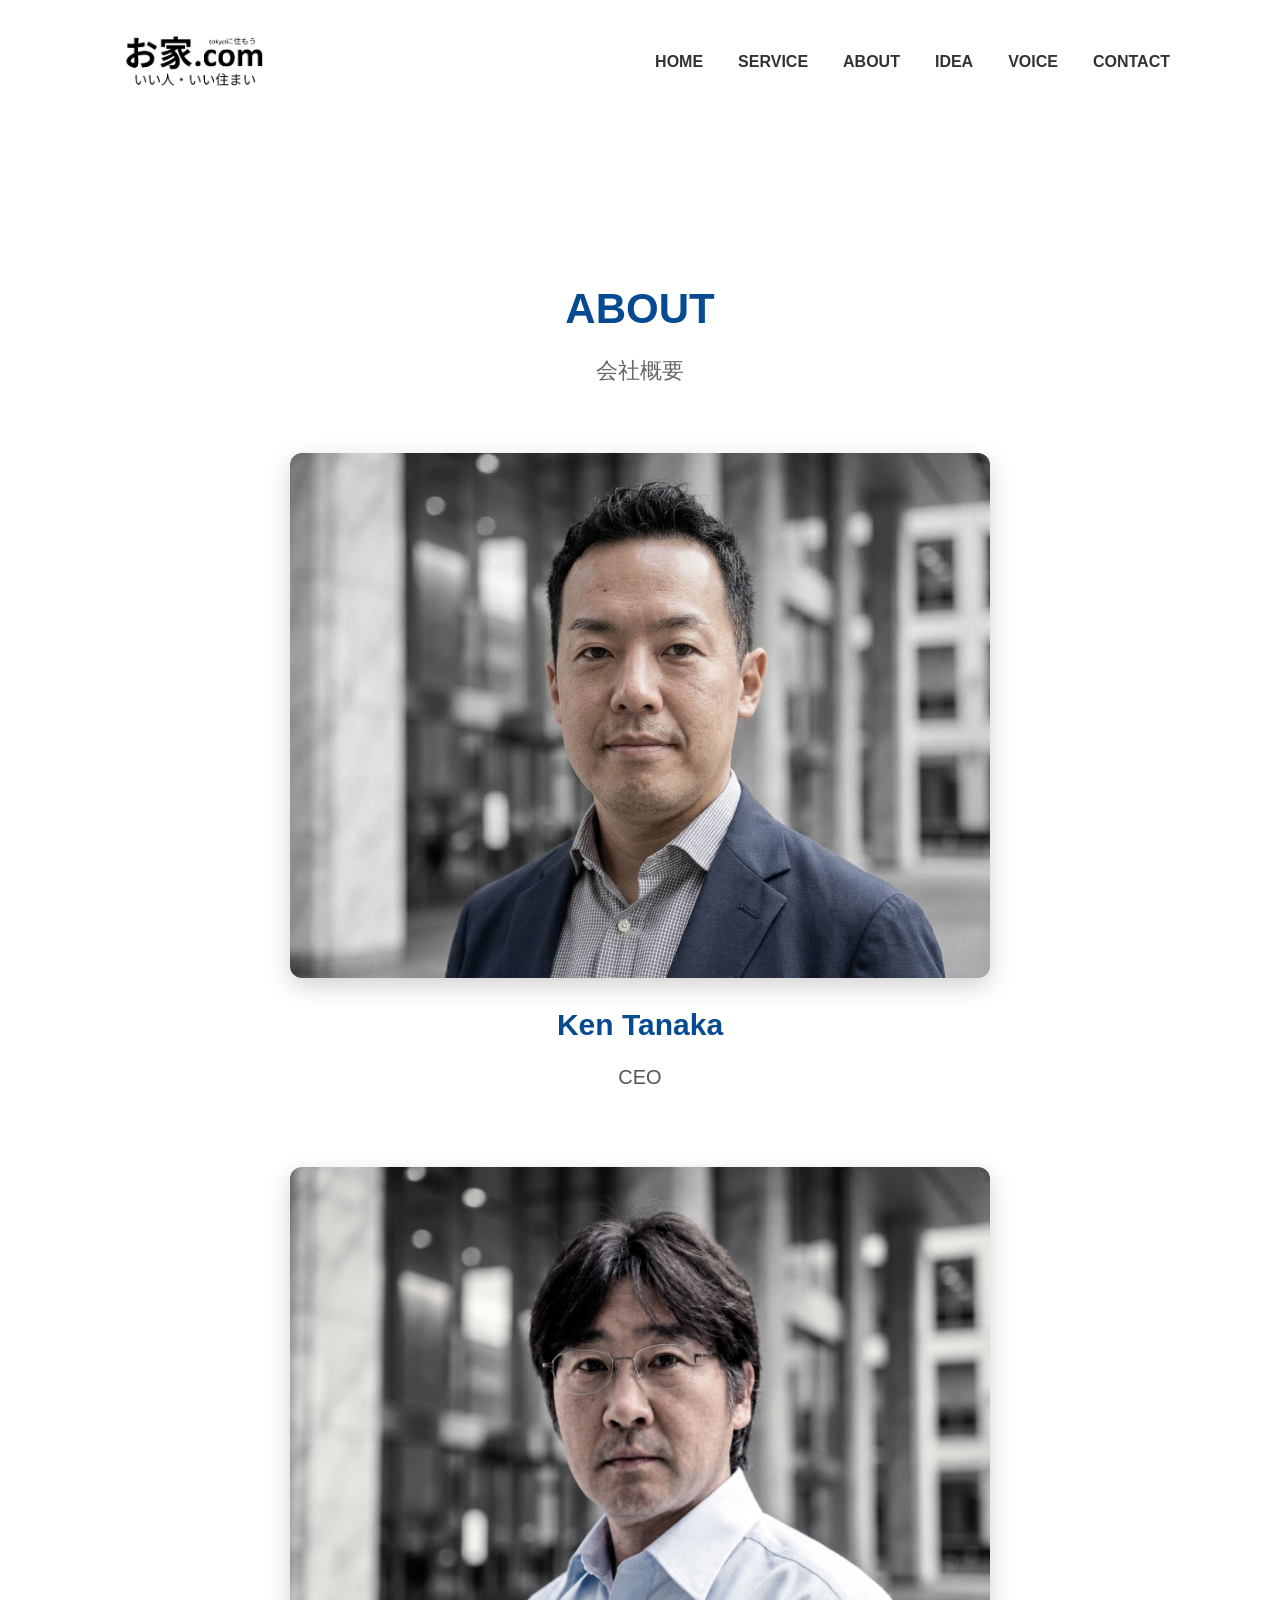
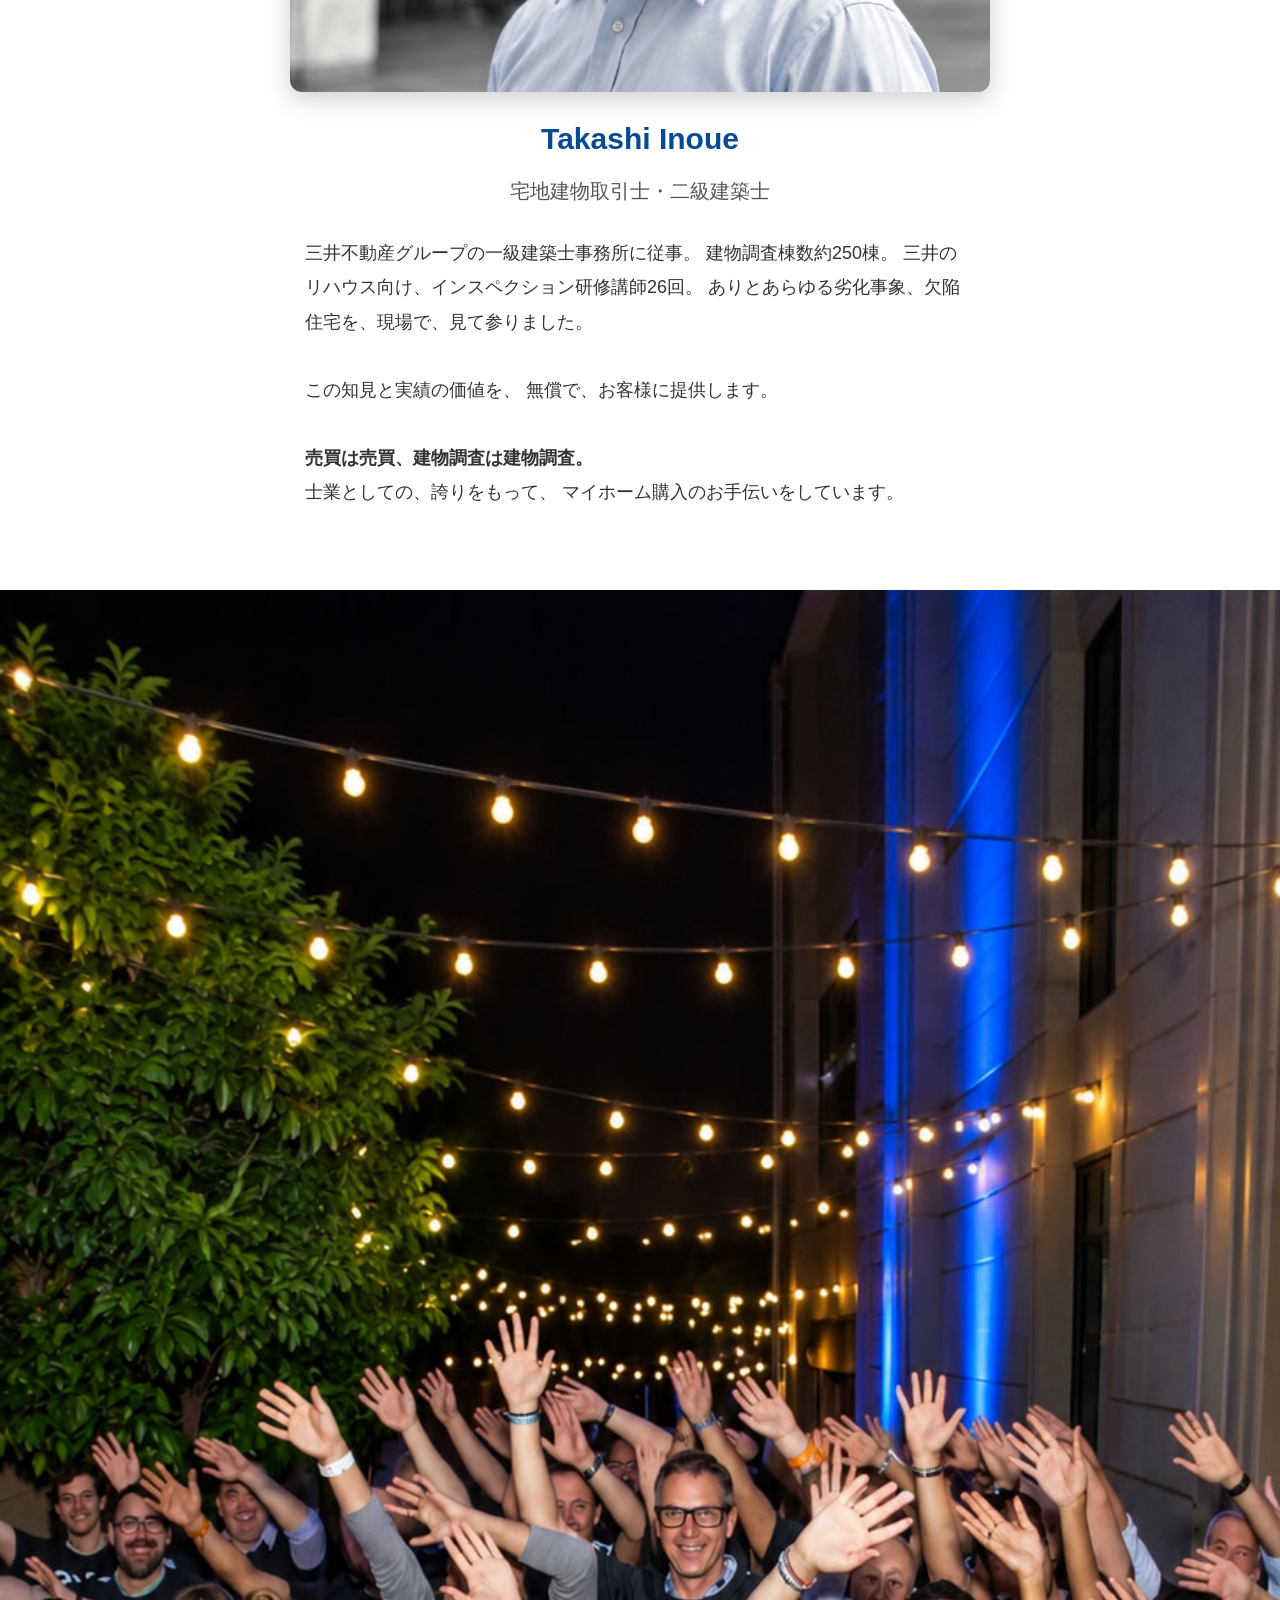
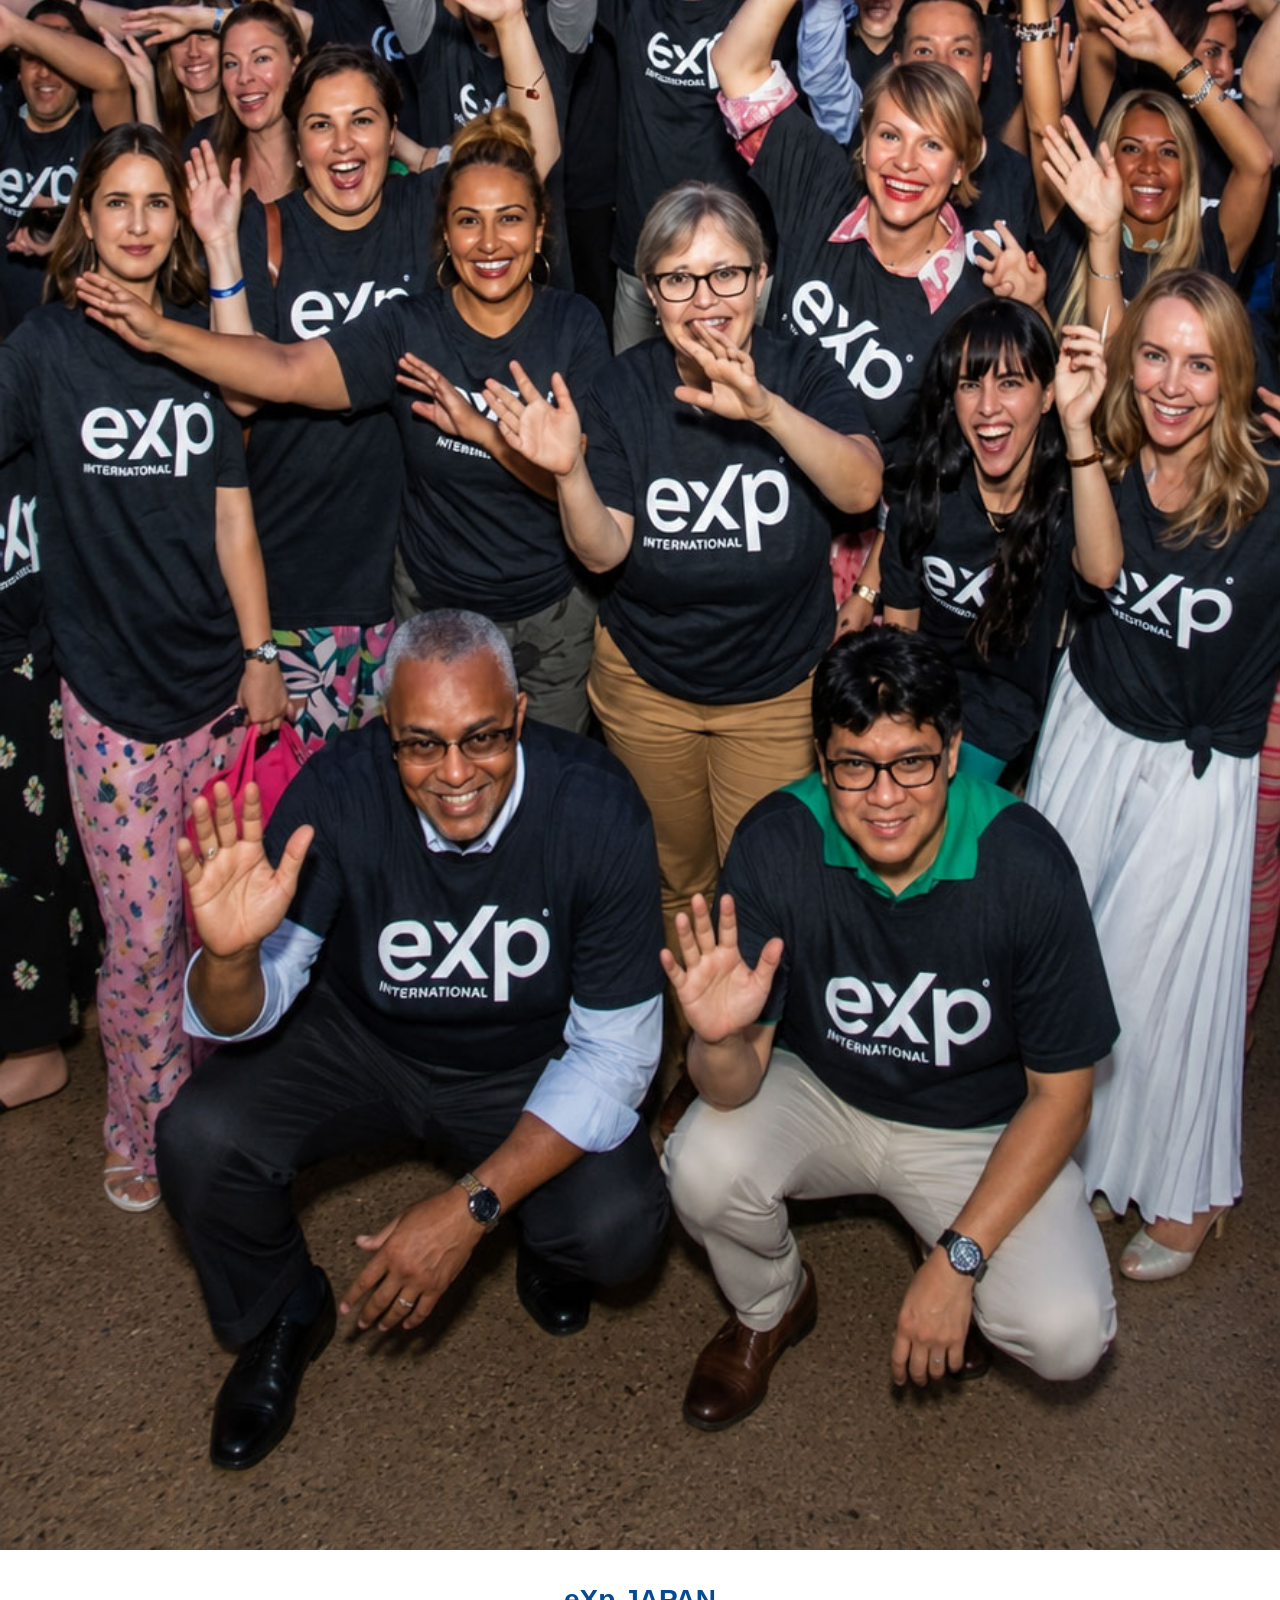
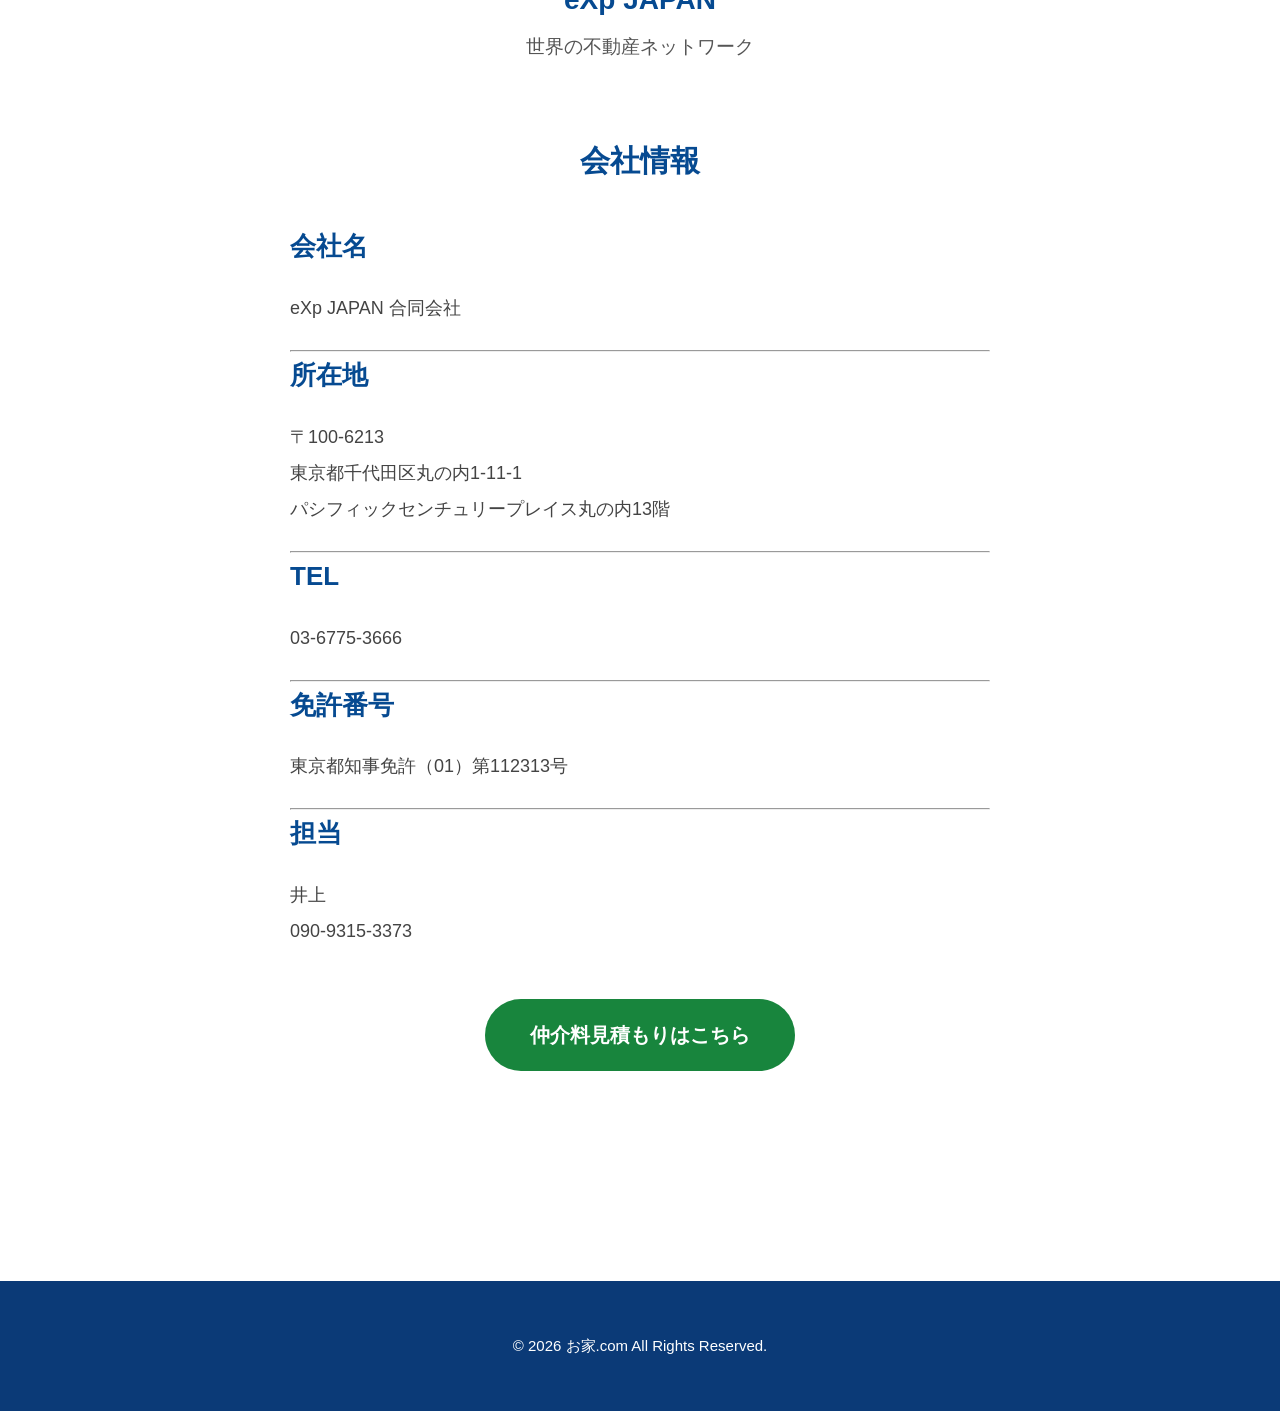
==== company.html @ 0ecac2e4 "Update company.html" ====
<!DOCTYPE html>

<html lang="ja">

<head>

    <meta charset="UTF-8">

    <meta name="viewport" content="width=device-width, initial-scale=1.0">

    <title>会社概要｜お家.com</title>
    
  <link rel="stylesheet" href="style.css">
  <link rel="stylesheet" href="service.css">
  
<!-- Google tag (gtag.js) -->
<script async src="https://www.googletagmanager.com/gtag/js?id=AW-984110072"></script>
<script>
  window.dataLayer = window.dataLayer || [];
  function gtag(){dataLayer.push(arguments);}
  gtag('js', new Date());

  gtag('config', 'AW-984110072');
</script>





<!-- Event snippet for お問い合わせボタン conversion-->
<script>
  window.addEventListener("DOMContentLoaded", function () {
    document.querySelectorAll('[href*="/forms.gle/"]').forEach(function (link) {
      link.addEventListener("click", function () {
        gtag("event", "conversion", {
          send_to: "AW-984110072/GGG0CJ3yg-scEPinodUD",
        });
      });
    });
  });
</script>

</head>

<body>
<!-- ========================================= -->
<!-- HEADER -->
<!-- ========================================= -->

<header>

    <a href="index.html">
        <img src="logo.jpg"
             alt="お家.com"
             class="logo">
    </a>

    <div class="menu-toggle">
        ☰
    </div>

    <nav class="menu">

        <a href="index.html">HOME</a>
        <a href="service.html">SERVICE</a>
        <a href="company.html">ABOUT</a>
        <a href="idea.html">IDEA</a>
        <a href="voice.html">VOICE</a>
        <a href="https://forms.gle/HyXmBgncGQmBEbbC8">CONTACT</a>

    </nav>

</header>

    <!-- ========================================= -->
<!-- COMPANY -->
<!-- ========================================= -->
<section class="about">

    <!-- タイトル -->
    <div style="padding-top:80px; text-align:center;">

        <h1 style="
            margin:0 0 15px;
            font-size:42px;
            line-height:1.2;
            color:#064a91;
        ">
            ABOUT
        </h1>

        <p style="
            margin:0;
            font-size:22px;
            color:#666;
        ">
            会社概要
        </p>

    </div>


    <!-- Ken Tanaka -->
    <div style="
        width:92%;
        max-width:700px;
        margin:60px auto 0;
        text-align:center;
    ">

        <img src="tana1.jpg"
             alt="Ken Tanaka CEO"
             style="
                width:100%;
                height:auto;
                display:block;
                border-radius:12px;
                box-shadow:0 8px 25px rgba(0,0,0,0.18);
             ">

        <h2 style="
            margin:20px 0 5px;
            font-size:30px;
            color:#064a91;
        ">
            Ken Tanaka
        </h2>

        <p style="
            margin:0;
            font-size:20px;
            color:#555;
        ">
            CEO
        </p>

    </div>


    <!-- Hiroki Yoshida -->
    <div style="
        width:92%;
        max-width:700px;
        margin:70px auto 0;
        text-align:center;
    ">

        <img src="papa2026.jpg"
             alt="Hiroki Yoshida"
             style="
                width:100%;
                height:auto;
                display:block;
                border-radius:12px;
                box-shadow:0 8px 25px rgba(0,0,0,0.18);
             ">

        <h2 style="
            margin:20px 0 5px;
            font-size:30px;
            color:#064a91;
        ">
            Takashi Inoue
        </h2>

        <p style="
            margin:0 0 25px;
            font-size:20px;
            color:#555;
        ">
            宅地建物取引士・二級建築士
        </p>

        <div style="
            text-align:left;
            margin:0 15px;
            font-size:18px;
            line-height:1.9;
        ">

            三井不動産グループの一級建築士事務所に従事。
            建物調査棟数約250棟。
            三井のリハウス向け、インスペクション研修講師26回。
            ありとあらゆる劣化事象、欠陥住宅を、現場で、見て参りました。

            <br><br>

            この知見と実績の価値を、
            無償で、お客様に提供します。

            <br><br>

            <strong>
                売買は売買、建物調査は建物調査。
            </strong>

            <br>

            士業としての、誇りをもって、
            マイホーム購入のお手伝いをしています。

        </div>

    </div>


    <!-- eXp 集合写真 -->
    <div style="
        width:100%;
        margin:80px auto 0;
        text-align:center;
    ">

        <img src="xps.jpg"
             alt="eXp JAPAN"
             style="
                width:100%;
                height:auto;
                display:block;
             ">

        <h2 style="
            margin:25px 15px 5px;
            font-size:28px;
            color:#064a91;
        ">
            eXp JAPAN
        </h2>

        <p style="
            margin:0 15px;
            font-size:19px;
            line-height:1.8;
            color:#555;
        ">
            世界の不動産ネットワーク
        </p>

    </div>


    <!-- 会社情報 -->
    <div style="
        width:90%;
        max-width:700px;
        margin:70px auto 0;
    ">

        <h2 style="
            text-align:center;
            font-size:30px;
            color:#064a91;
            margin-bottom:35px;
        ">
            会社情報
        </h2>


        <h3 style="color:#064a91;">会社名</h3>
        <p>eXp JAPAN 合同会社</p>

        <hr>


        <h3 style="color:#064a91;">所在地</h3>

        <p>
            〒100-6213<br>
            東京都千代田区丸の内1-11-1<br>
            パシフィックセンチュリープレイス丸の内13階
        </p>

        <hr>


        <h3 style="color:#064a91;">TEL</h3>

        <p>03-6775-3666</p>

        <hr>


        <h3 style="color:#064a91;">免許番号</h3>

        <p>東京都知事免許（01）第112313号</p>

        <hr>


        <h3 style="color:#064a91;">担当</h3>

        <p>
            井上<br>
            090-9315-3373
        </p>

    </div>


    <!-- CTA -->
    <a href="https://forms.gle/HyXmBgncGQmBEbbC8"
       class="btn"
       style="
           display:block;
           width:fit-content;
           margin:50px auto;
           text-align:center;
       ">

        仲介料見積もりはこちら

    </a>

</section>


<footer>

    <p>© 2026 お家.com All Rights Reserved.</p>

</footer>

    
 

<script>

const toggle = document.querySelector(".menu-toggle");
const menu = document.querySelector(".menu");

toggle.addEventListener("click", () => {
    menu.classList.toggle("active");
});

</script>

</body>
---- style.css ----
/*==================================================
  お家.com
  style.css
==================================================*/

/*==================================================
  RESET & BASE
==================================================*/

* {
    margin: 0;
    padding: 0;
    box-sizing: border-box;
}

body {
    font-family: "Yu Gothic", "Meiryo", sans-serif;
    font-size: 18px;
    color: #333;
    background: #fff;
    line-height: 1.8;
}

.container {
    width: 90%;
    max-width: 1100px;
    margin: 0 auto;
}

img {
    display: block;
    max-width: 100%;
    height: auto;
}

.responsive-img {
    width: 100%;
    max-width: 1100px;
    margin: 20px auto;
    border-radius: 18px;
    box-shadow: 0 10px 25px rgba(0,0,0,.15);
}

a {
    text-decoration: none;
    color: inherit;
}

/*==================================================
  HEADER
==================================================*/

header {
    max-width: 1100px;
    margin: 20px auto;
    padding: 10px 20px;
    display: flex;
    justify-content: space-between;
    align-items: center;
}

.logo {
    width: 170px;
}

.menu {
    display: flex;
    gap: 35px;
}

.menu a {
    color: #333;
    font-size: 16px;
    font-weight: bold;
    transition: .3s;
}

.menu a:hover {
    color: #0b3a77;
}

.menu-toggle {
    display: none;
    font-size: 34px;
    cursor: pointer;
}

/*==================================================
  BUTTON & TYPOGRAPHY
==================================================*/

.btn {
    display: inline-block;
    padding: 18px 45px;
    border-radius: 50px;
    background: #18853d;
    color: #fff;
    font-weight: bold;
    font-size: 20px;
    transition: .3s;
}

.btn:hover {
    background: #11662d;
}

h1 {
    font-size: 48px;
    font-weight: 700;
    margin-bottom: 20px;
    line-height: 1.3;
}

h2 {
    font-size: 34px;
    color: #0b3a77;
    margin-bottom: 25px;
}

h3 {
    font-size: 26px;
    margin-bottom: 20px;
}

p {
    font-size: 18px;
    line-height: 2;
    color: #444;
    margin-bottom: 24px;
}

/*==================================================
  HERO（PC表示：左右横並び）
==================================================*/

.hero {
    max-width: 1200px;
    margin: 0 auto;
    padding: 40px 20px;
    display: flex;
    align-items: center;
    justify-content: space-between;
    gap: 60px;
}

.hero-text {
    flex: 1;
}

.hero-image {
    flex: 1;
}

.hero-image img {
    width: 100%;
    border-radius: 20px;
    box-shadow: 0 15px 35px rgba(0,0,0,.15);
}

.hero-note {
    margin-top: 20px;
    font-size: 15px;
    color: #555;
}

/*==================================================
  INSPECTION & CHECK LIST
==================================================*/

.inspection {
    width: 100%;
    text-align: center;
}

.inspection-check {
    padding: 80px 20px;
}

.inspection-check .container {
    max-width: 900px;
}

.inspection-check h2 {
    font-size: 22px;
    color: #0b3a77;
    text-align: center;
}

.inspection-check h3 {
    font-size: 36px;
    text-align: center;
    margin-bottom: 35px;
}




.inspection-photo {
    display: block;
    width: 100%;
    max-width: 700px; /* お好みの最大幅に設定してください */
    height: auto;
    margin: 0 auto 30px; /* 上下中央揃え ＋ 下に少し余白 */
    border-radius: 8px;  /* 必要に応じて角丸など（不要なら削除可） */
    transition: transform 0.3s ease;
}

.inspection-photo:hover {
    transform: scale(1.03);
}
















.inspection-photo:hover {
    transform: scale(1.03);
}

.check-list {
    list-style: none;
    width: fit-content;
    margin: 40px auto;
    padding: 0;
    text-align: left;
}

.check-list li {
    margin: 15px 0;
    font-size: 20px;
    font-weight: bold;
    color: #0b3a77;
}

.danger-list {
    list-style: none;
    width: fit-content;
    margin: 40px auto;
    padding: 0;
    text-align: left;
}

.danger-list li {
    margin: 15px 0;
    font-size: 20px;
}

.measurement-box {
    max-width: 450px;
    margin: 50px auto;
    padding: 40px 20px;
    background: #0b2d63;
    border-radius: 20px;
    box-shadow: 0 12px 30px rgba(0,0,0,.25);
    text-align: center;
}

.measurement-title {
    color: #fff;
    font-size: 24px;
    margin-bottom: 20px;
}

.measurement-label {
    color: #fff;
    font-size: 34px;
    font-weight: bold;
}

.measurement-number {
    color: #ffd700;
    font-size: 82px;
    font-weight: 900;
    line-height: 1.1;
    margin: 20px 0;
}

.measurement-number span {
    color: #fff;
    font-size: 40px;
}

.note {
    font-size: 15px;
    color: #666;
}

/*==================================================
  SERVICE
==================================================*/

.service {
    padding: 80px 0;
    text-align: center;
}

.service .container {
    width: 90%;
    max-width: 900px;
    margin: 0 auto;
}

.service h1 {
    font-size: 48px;
    color: #003b82;
    margin-bottom: 10px;
}

.service .sub-title {
    color: #777;
    font-size: 20px;
    margin-bottom: 60px;
}

.service h2 {
    font-size: 34px;
    color: #003b82;
    margin: 70px 0 25px;
}

.service-photo {
    display: block;
    width: 100%;
    max-width: 700px;
    margin: 30px auto;
    border-radius: 12px;
    box-shadow: 0 10px 25px rgba(0,0,0,.15);
}

.service-list {
    list-style: none;
    width: fit-content;
    margin: 0 auto 60px;
    padding: 0;
    text-align: left;
}

.service-list li {
    font-size: 18px;
    line-height: 2;
    color: #333;
}

.arrow {
    font-size: 20px;
    line-height: 1.8;
    color: #444;
    margin-bottom: 30px;
}

/*==================================================
  COMPANY & IDEA & FOOTER
==================================================*/

.company {
    max-width: 760px;
    margin: 80px auto;
    padding: 0 20px;
}

.company-table {
    max-width: 700px;
    margin: 60px auto;
}

.company-table .item {
    border-bottom: 1px solid #e5e5e5;
    padding: 18px 0;
}

.company-table h3 {
    font-size: 16px;
    color: #777;
    font-weight: 600;
    margin-bottom: 8px;
}

.company-table p {
    font-size: 18px;
    line-height: 1.6;
    color: #333;
    margin: 2px 0;
}

.exp-logo {
    width: 180px;
    display: block;
    margin: 50px auto 0;
}

footer {
    background: #0b3a77;
    color: #fff;
    text-align: center;
    padding: 50px 20px;
    margin-top: 80px;
}

footer p {
    color: #fff;
    font-size: 15px;
    margin: 0;
}

/*==================================================
  MOBILE（スマホ表示：縦並び）
==================================================*/

@media (max-width: 768px) {

    header {
        padding: 15px 20px;
    }

    .logo {
        width: 140px;
    }

    .menu-toggle {
        display: block;
    }

    .menu {
        display: none;
        position: absolute;
        top: 75px;
        left: 0;
        width: 100%;
        background: #fff;
        text-align: center;
        padding: 20px 0;
        box-shadow: 0 6px 18px rgba(0,0,0,.15);
        z-index: 1000;
    }

    .menu.active {
        display: block;
    }

    .menu a {
        display: block;
        padding: 15px 0;
    }

    /* HERO（スマホでは縦に並べる） */
    .hero {
        flex-direction: column;
        gap: 30px;
        padding: 20px;
    }

    .hero-text {
        width: 100%;
        max-width: 100%;
    }

    .hero-image {
        width: 100%;
    }

    .hero-image img {
        width: 100%;
        margin: 0 auto;
    }

    h1 { font-size: 30px; }
    h2 { font-size: 28px; }
    h3 { font-size: 22px; }
    p { font-size: 17px; line-height: 1.9; }

    .inspection-check { padding: 50px 20px; }
    .inspection-photo { max-width: 100%; }
    .check-list, .danger-list { width: 100%; }
    .measurement-box { max-width: 100%; }
    .measurement-number { font-size: 60px; }
    .measurement-number span { font-size: 30px; }

    .service { padding: 40px 20px; }
    .service h1 { font-size: 36px; }
    .service h2 { font-size: 28px; }
    .service-photo { max-width: 100%; }

    footer { padding: 35px 20px; }
}


/*==================================================
  MOBILE（スマホ表示）
==================================================*/

@media (max-width: 768px) {

    /* ① HEROセクション全体の上下の余白を詰める */
    .hero {
        flex-direction: column !important;
        padding: 10px 20px !important; /* ← 上下の余白（padding）を 20px から 10px に縮小 */
        gap: 15px !important;          /* ← 画像と文章の間の隙間も少し狭く調整 */
    }

    /* ② 画像エリアの上の余白と下の余白を詰める */
    .hero-image {
        order: 1 !important;
        width: 100% !important;
        margin-top: 0 !important;      /* ← 画像の上の余白をゼロに */
        margin-bottom: 10px !important; /* ← 画像と「いい住まい〜」の間の余白を10pxに */
    }

    /* 画像自体のマージンを消す */
    .hero-image img,
    .responsive-img {
        margin-top: 0 !important;
        margin-bottom: 0 !important;
    }

    /* 文章エリア */
    .hero-text {
        order: 2 !important;
        width: 100% !important;
    }

    /* 「いい住まい選びは〜」の見出しの上の余白・行間調整 */
    h1 {
        font-size: 30px;
        margin-top: 0 !important;      /* ← 見出しの上の余白をゼロに */
        margin-bottom: 15px !important;
    }

    /* 以下、既存の他のスマホ用CSS（headerやmenuなど）はそのまま... */
}


@media (max-width: 768px) {

    /* ① ヘッダー自体の上下余白（特に下の余白）を最小にする */
    header {
        padding: 10px 20px 0 !important; /* 上10px、左右20px、下0 */
        margin-top: 0 !important;
        margin-bottom: 0 !important;     /* ヘッダー下のマージンをゼロに */
    }

    /* ② ヒーローセクション（写真があるブロック）の上の余白をゼロにする */
    .hero {
        padding-top: 0 !important;      /* 上の余白をゼロに */
        padding-bottom: 20px !important;
        margin-top: 0 !important;
        gap: 10px !important;            /* 写真と「いい住まい選びは」の間隔 */
    }

    /* ③ 画像エリア・画像本体の上の余白をゼロにする */
    .hero-image {
        order: 1 !important;
        width: 100% !important;
        margin-top: 0 !important;
        margin-bottom: 10px !important;
    }

    .hero-image img,
    .responsive-img {
        margin-top: 0 !important;       /* 画像の上の余白を完全消去 */
    }

    /* ④ 文章エリア */
    .hero-text {
        order: 2 !important;
        width: 100% !important;
    }

    h1 {
        margin-top: 0 !important;       /* 見出しの上の余白を完全消去 */
    }

/*==================================================
  スマホ表示：トップ余白の完全リセット（最優先設定）
==================================================*/
@media screen and (max-width: 768px) {

    /* ヘッダー周りの余白を完全消去 */
    header {
        margin: 0 auto !important;
        padding-top: 10px !important;
        padding-bottom: 0 !important;
    }

    /* ヒーローエリア全体の上の余白を完全消去 */
    section.hero,
    .hero {
        margin-top: 0 !important;
        padding-top: 0 !important;
        gap: 10px !important;
    }

    /* 画像エリアと画像本体の上下余白（20px等）を強制的に0にする */
    .hero-image,
    .hero-image img,
    img.responsive-img,
    .hero .responsive-img {
        margin-top: 0 !important;
        margin-bottom: 0 !important;
        padding-top: 0 !important;
    }

    /* 画像と文字の間の間隔調整 */
    .hero-image {
        margin-bottom: 10px !important;
    }

    /* 見出し（いい住まい選びは〜）の上の余白を消去 */
    .hero-text h1,
    h1 {
        margin-top: 0 !important;
        padding-top: 0 !important;
    }



/* =========================================
   IDEA PAGE
   ========================================= */

@media (max-width: 768px) {

    /* ヘッダー */
    body.idea-page header {
        padding: 15px 20px;
        margin: 0;
    }

    body.idea-page .logo {
        width: 140px;
        height: auto;
    }

    /* IDEAタイトル */
    body.idea-page > .container:first-of-type {
        width: 100%;
        padding: 45px 20px 25px;
        margin: 0 auto;
        text-align: center;
    }

    body.idea-page > .container:first-of-type h1 {
        margin: 0 0 10px;
        font-size: 42px;
        line-height: 1.1;
        color: #174a7c;
    }

    body.idea-page > .container:first-of-type .sub-title {
        margin: 0;
        font-size: 20px;
        line-height: 1.5;
    }

    /* IDEAの写真 */
    body.idea-page .idea-image {
        width: 100%;
        margin: 25px auto 20px;
        text-align: center;
    }

    body.idea-page .idea-image img {
        display: block;
        width: 100%;
        max-width: 680px;
        height: auto;
        margin: 0 auto;
        border-radius: 10px;
    }

    /* IDEA本文 */
    body.idea-page .idea-text {
        width: 100%;
        max-width: 680px;
        margin: 0 auto;
        padding: 0 20px;
        box-sizing: border-box;
    }

    body.idea-page .idea-text h2 {
        margin: 25px 0 20px;
        font-size: 27px;
        line-height: 1.5;
        color: #174a7c;
    }

    body.idea-page .idea-text p {
        margin: 0 0 22px;
        font-size: 17px;
        line-height: 2;
        color: #333;
    }

    /* 「私たちの願い」 */
    body.idea-page .container {
        width: 100%;
        max-width: 680px;
        padding: 0 20px;
        margin: 50px auto 0;
        box-sizing: border-box;
    }

    body.idea-page .container h2 {
        margin: 30px 0 20px;
        font-size: 28px;
        line-height: 1.5;
        color: #174a7c;
    }

    body.idea-page .container h4 {
        margin: 30px 0 20px;
        font-size: 22px;
        color: #174a7c;
    }

    body.idea-page .container p {
        font-size: 17px;
        line-height: 2;
        margin: 0 0 22px;
    }

    /* プロフィール */
    body.idea-page .profile {
        width: 100%;
        max-width: 680px;
        margin: 45px auto 0;
        padding: 0 20px;
        box-sizing: border-box;
    }

    body.idea-page .profile h2 {
        color: #174a7c;
    }

    /* CTA */
    body.idea-page .btn {
        display: block;
        width: fit-content;
        margin: 35px auto 45px;
        text-align: center;
    }








  
}

  
}
---- service.css ----
/*=================================
  SERVICE
=================================*/

.service{
    padding:80px 0;
}

.service .container{
    width:90%;
    max-width:1100px;
    margin:0 auto;
}

.service h1{
    text-align:center;
    font-size:48px;
    color:#003b82;
    margin-bottom:10px;
}

.service .sub-title{
    text-align:center;
    color:#666;
    margin-bottom:60px;
}

.service-box{
    margin:40px auto;
    text-align:center;
}

.service-box h2{
    color:#003b82;
    font-size:34px;
    margin-bottom:30px;
}

.service-photo{
    display:block;
    width:100%;
    max-width:700px;
    margin:30px auto;
    border-radius:12px;
    box-shadow:0 8px 20px rgba(0,0,0,.15);
}

.arrow{
    text-align:center;
    font-size:20px;
    line-height:1.8;
}

.service-list{
    list-style:none;
    display:inline-block;
    text-align:left;
    padding:0;
}



/*=================================
  ABOUT
=================================*/

.about{
    padding:80px 0;
}

.about .container{
    width:90%;
    max-width:900px;
    margin:0 auto;
    text-align:center;
}

.about h1{
    font-size:48px;
    color:#003b82;
    margin-bottom:10px;
}

.about .sub-title{
    color:#666;
    margin-bottom:60px;
}

.company-table{
    width:100%;
    max-width:800px;
    margin:0 auto;
    text-align:left;
}

.company-table .item{
    padding:25px 0;
    border-bottom:1px solid #ddd;
}

.company-table h3{
    color:#003b82;
    margin-bottom:10px;
}

.company-table p{
    line-height:1.8;
}

.exp-image{
    text-align:center;
    margin-top:60px;
}

.exp-logo{
    max-width:320px;
    width:100%;
}



/*=================================
  SMART PHONE
=================================*/

@media (max-width:768px){

.service{
    margin-top:-120px;
}

.about{
    margin-top:-120px;
}

.service h1,
.about h1{
    font-size:36px;
}

.service-box h2{
    font-size:28px;
}

.arrow{
    font-size:17px;
}

.company-table h3{
    font-size:20px;
}

.company-table p{
    font-size:16px;
}

.exp-logo{
    max-width:220px;
}




.service-box {
    margin: 0px auto;
}

.service > .container > .service-box:first-of-type {
    margin-top: 80px;
}
.service hr {
    margin: 0px 0!important;
}


}
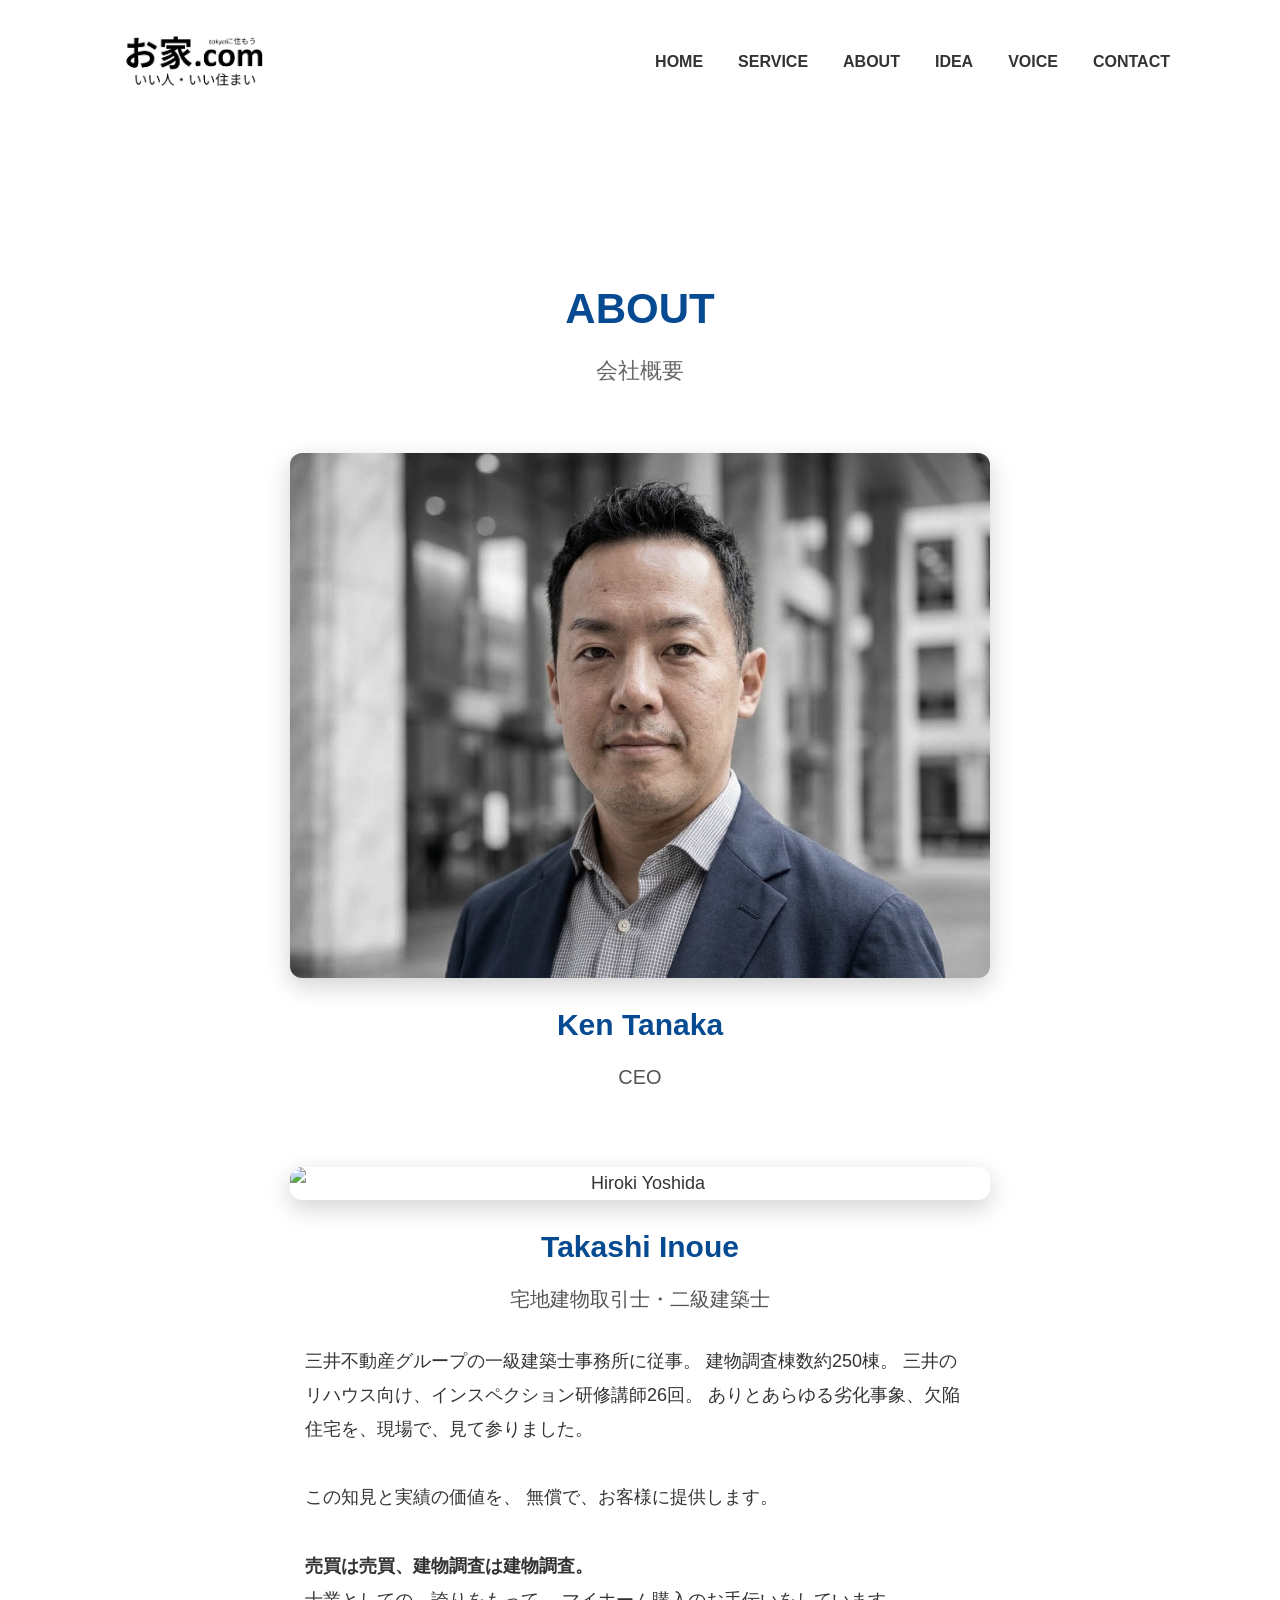
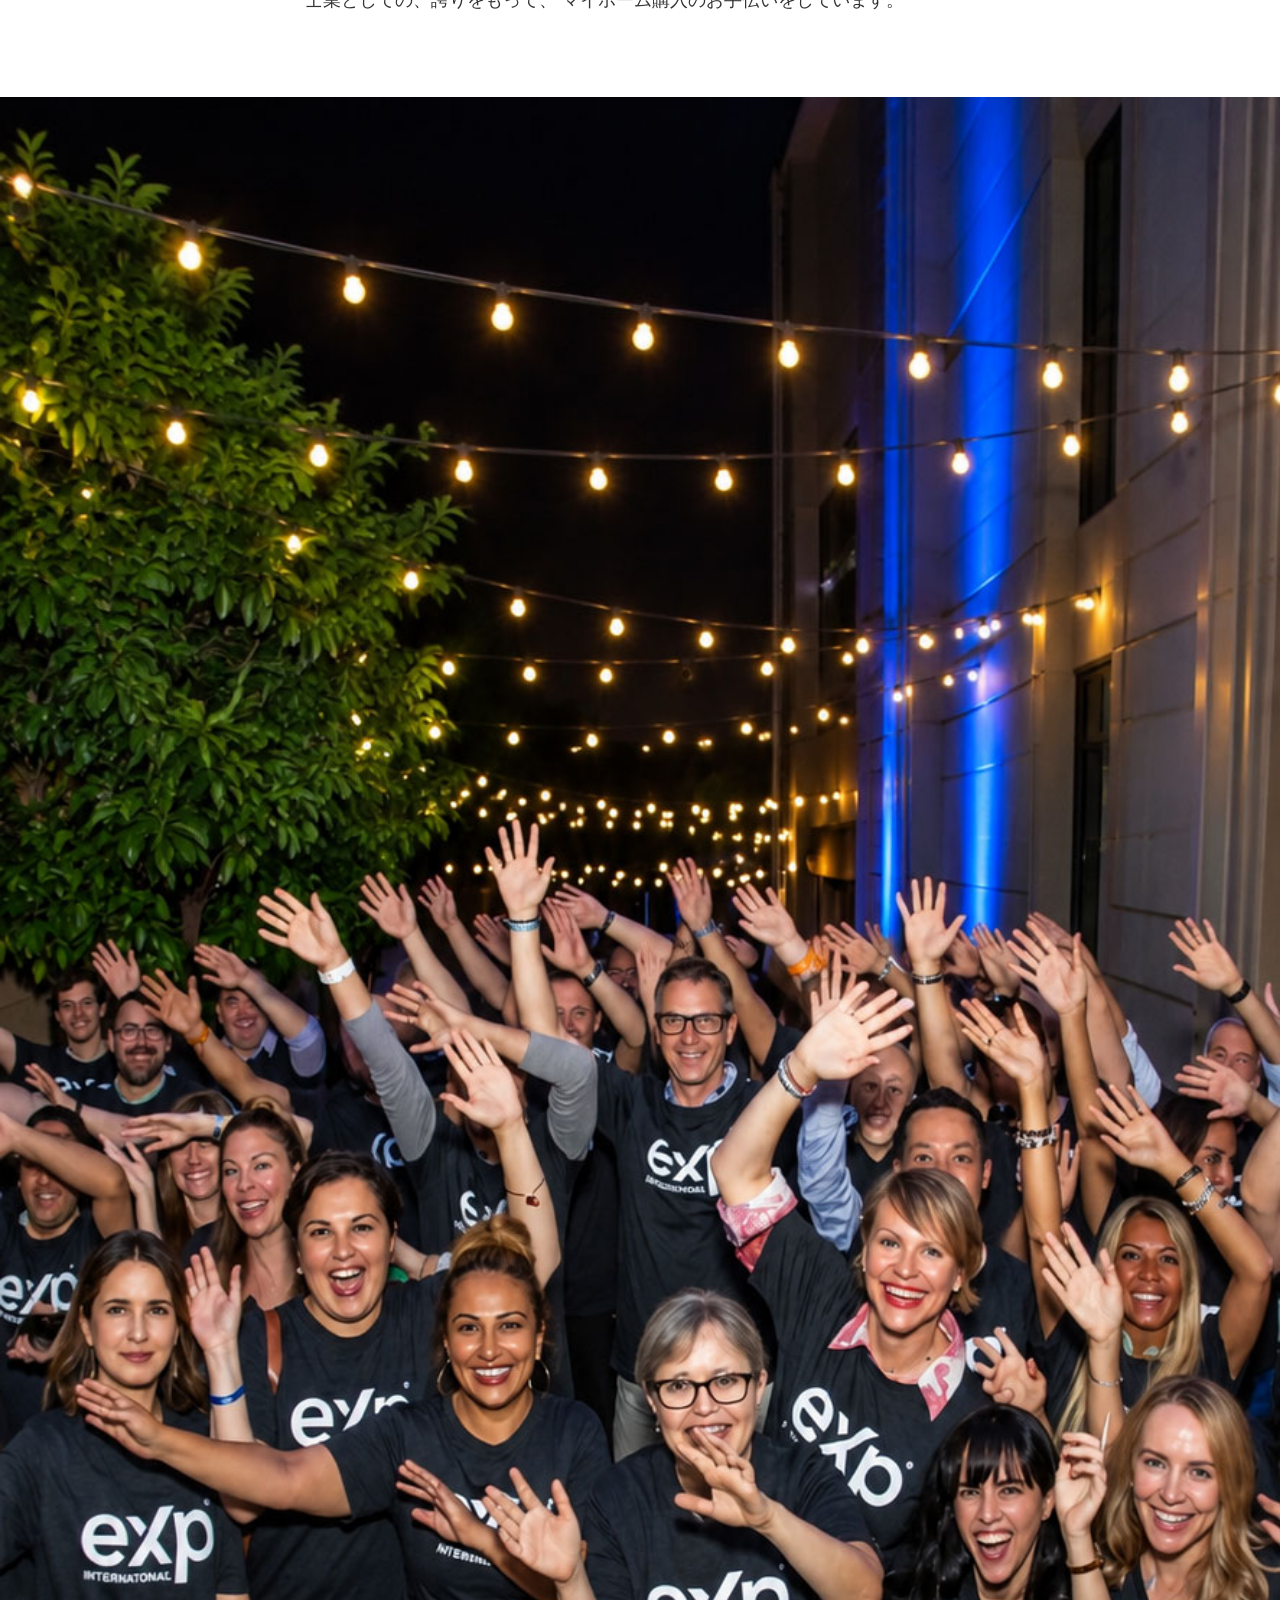
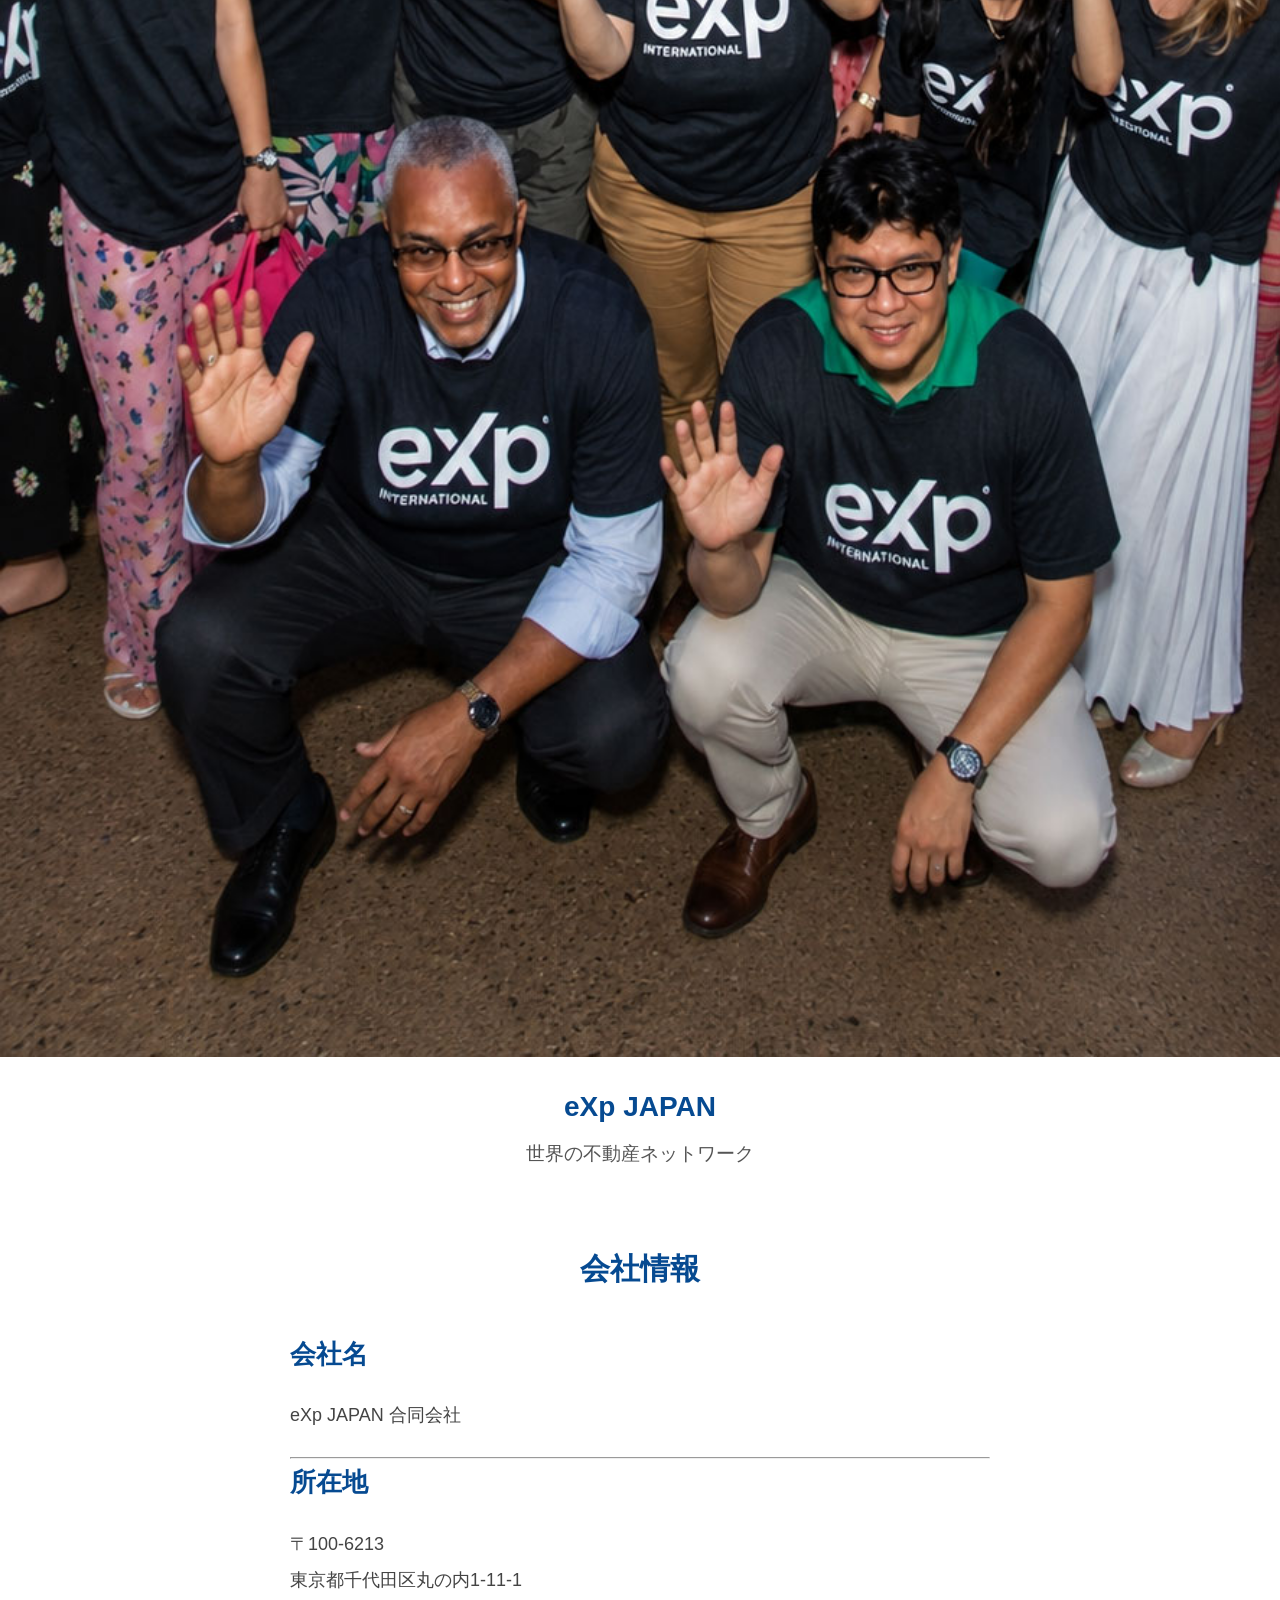
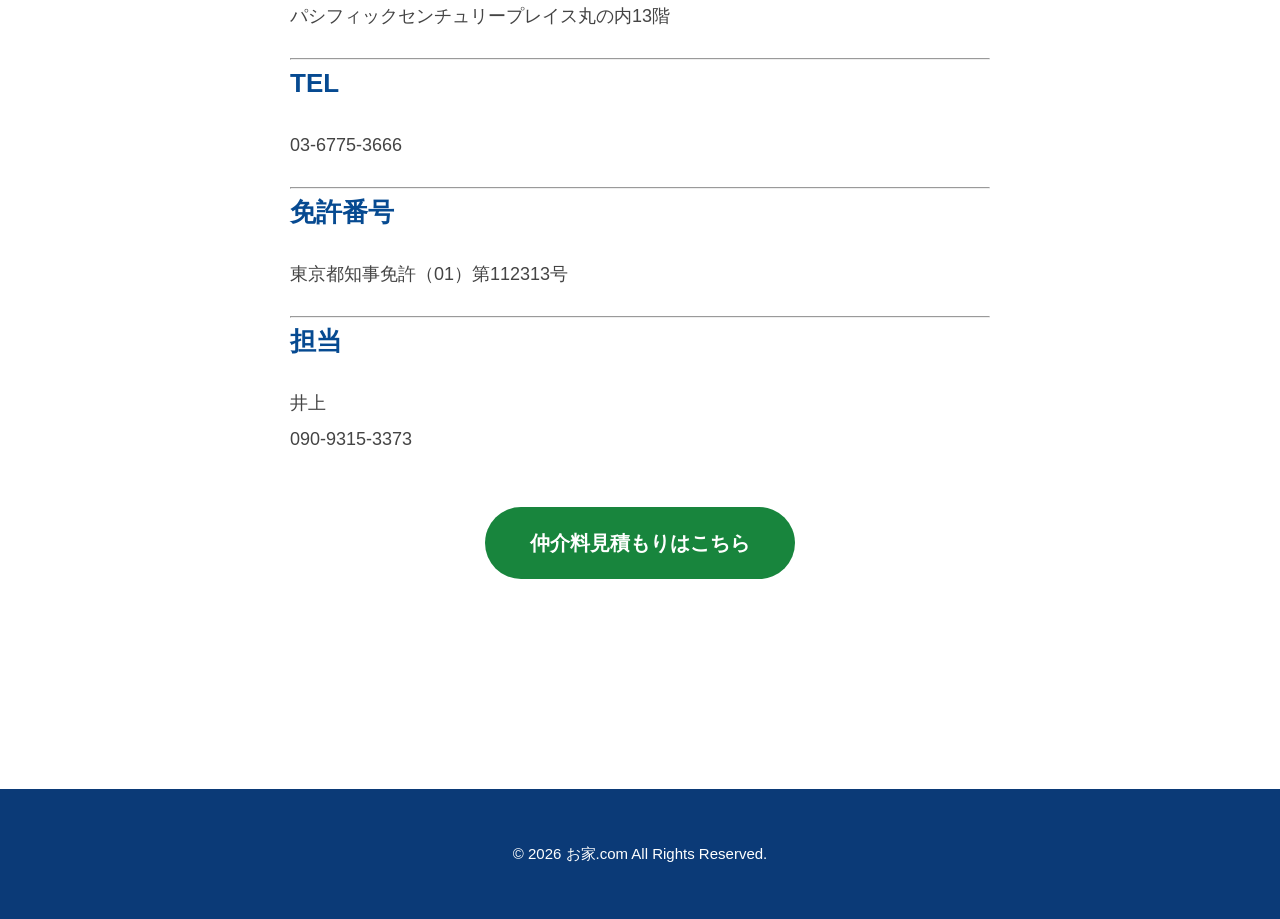
==== commit 2a9c54bb: "Update company.html" ====
--- a/company.html
+++ b/company.html
@@ -145,7 +145,7 @@
         text-align:center;
     ">
 
-        <img src="papa2026.jpg"
+        <img src="papa101.jpg"
              alt="Hiroki Yoshida"
              style="
                 width:100%;
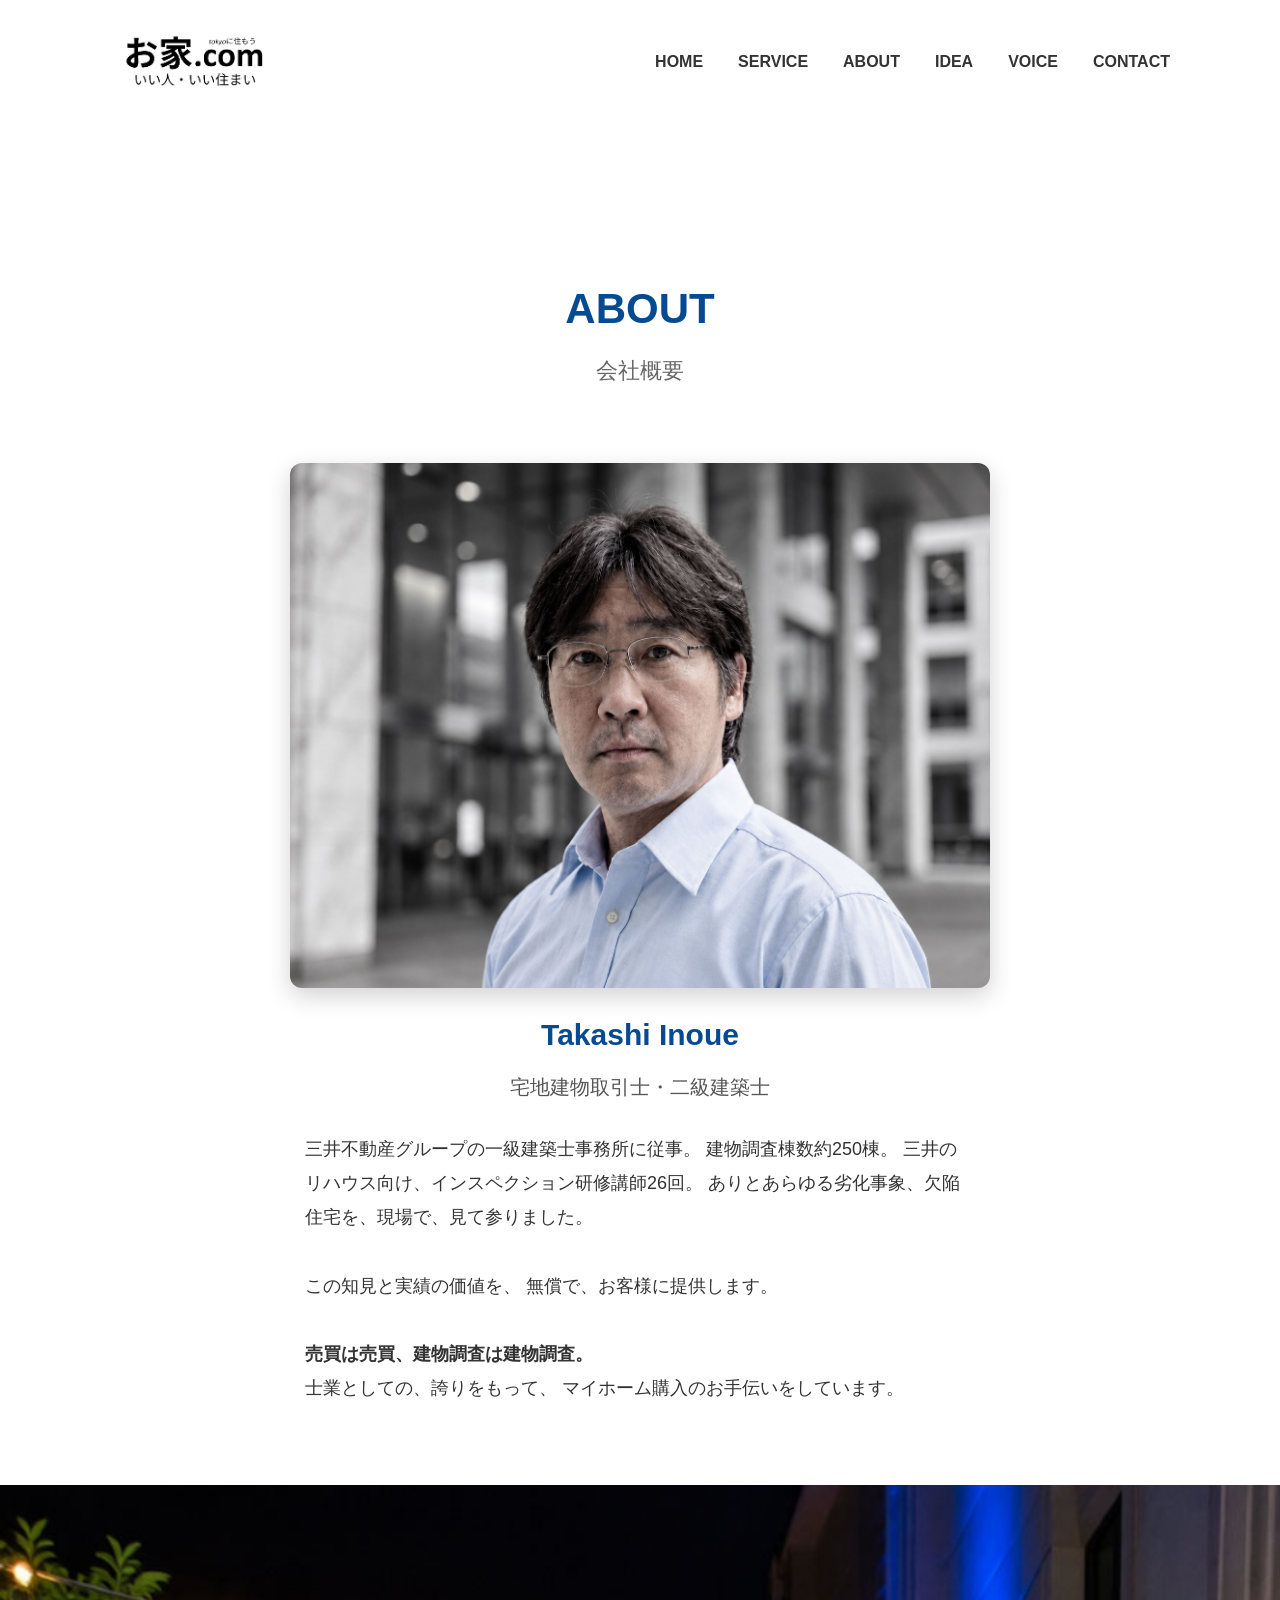
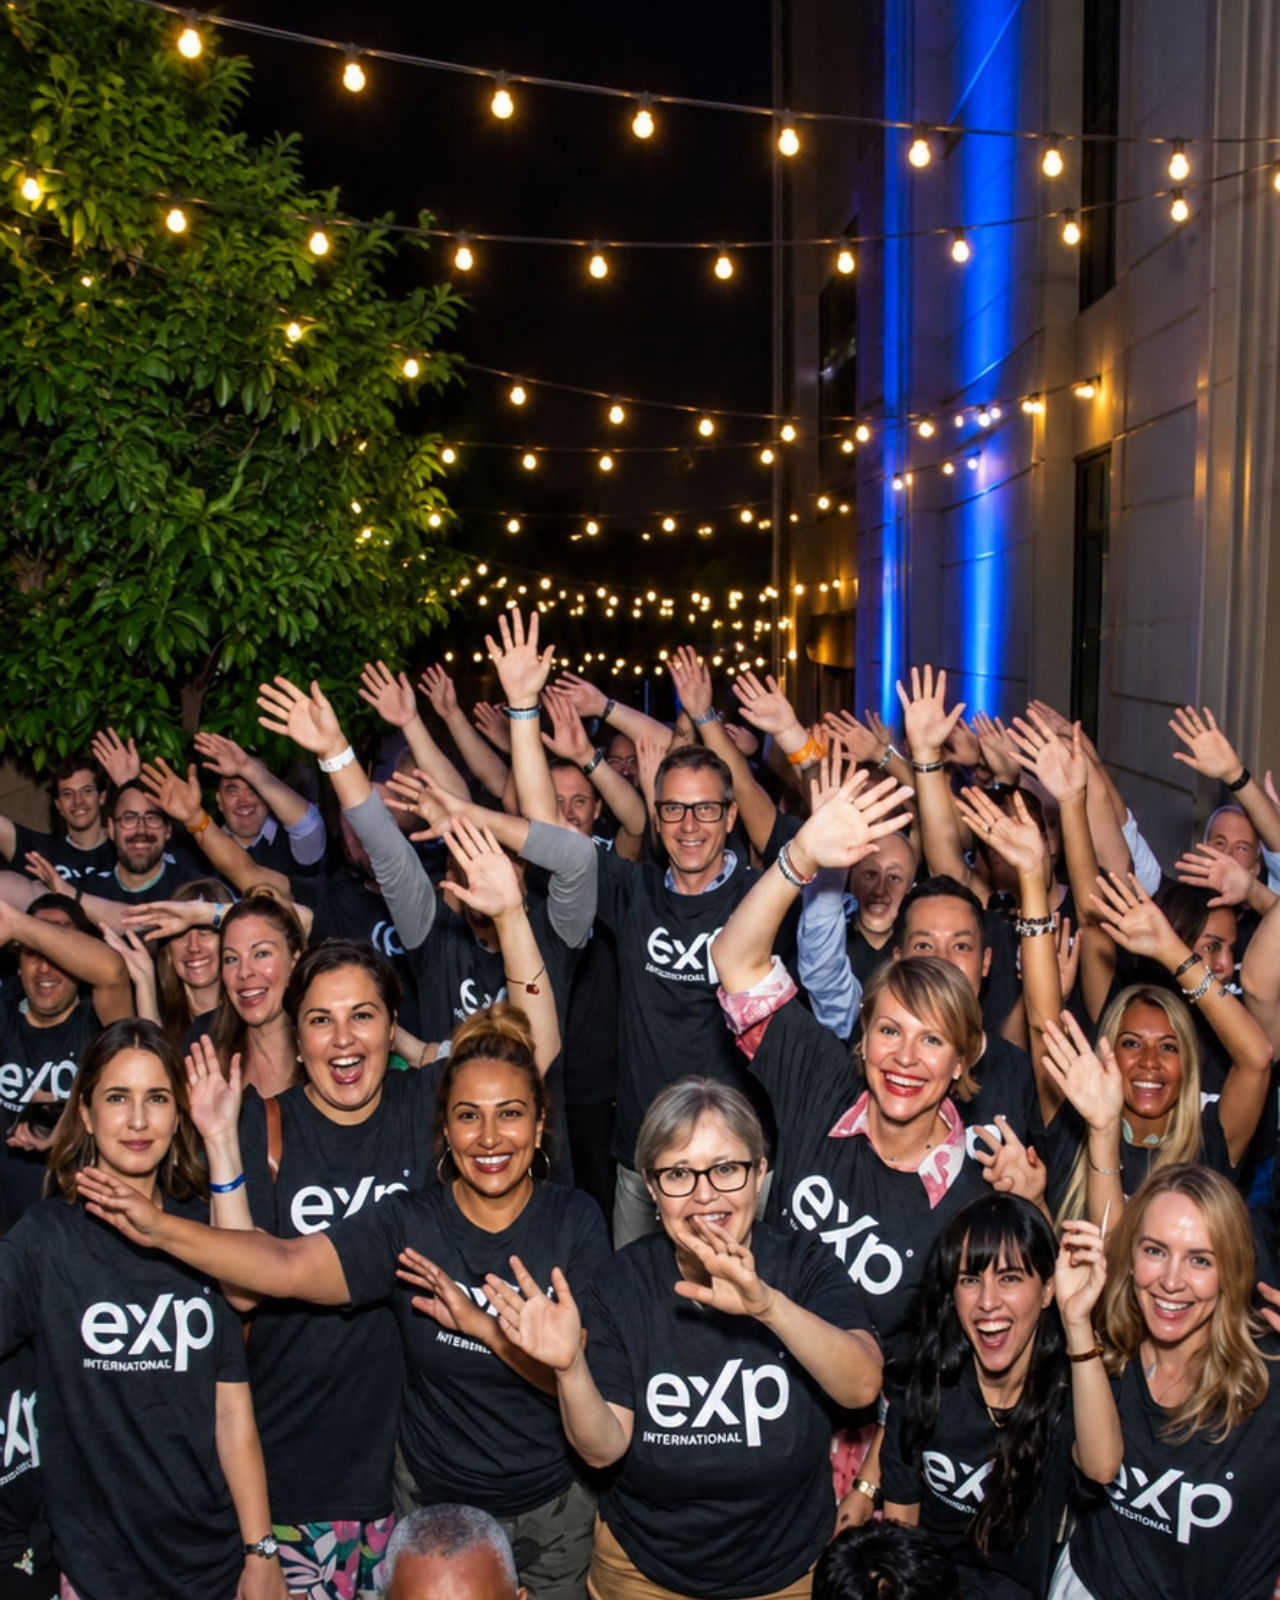
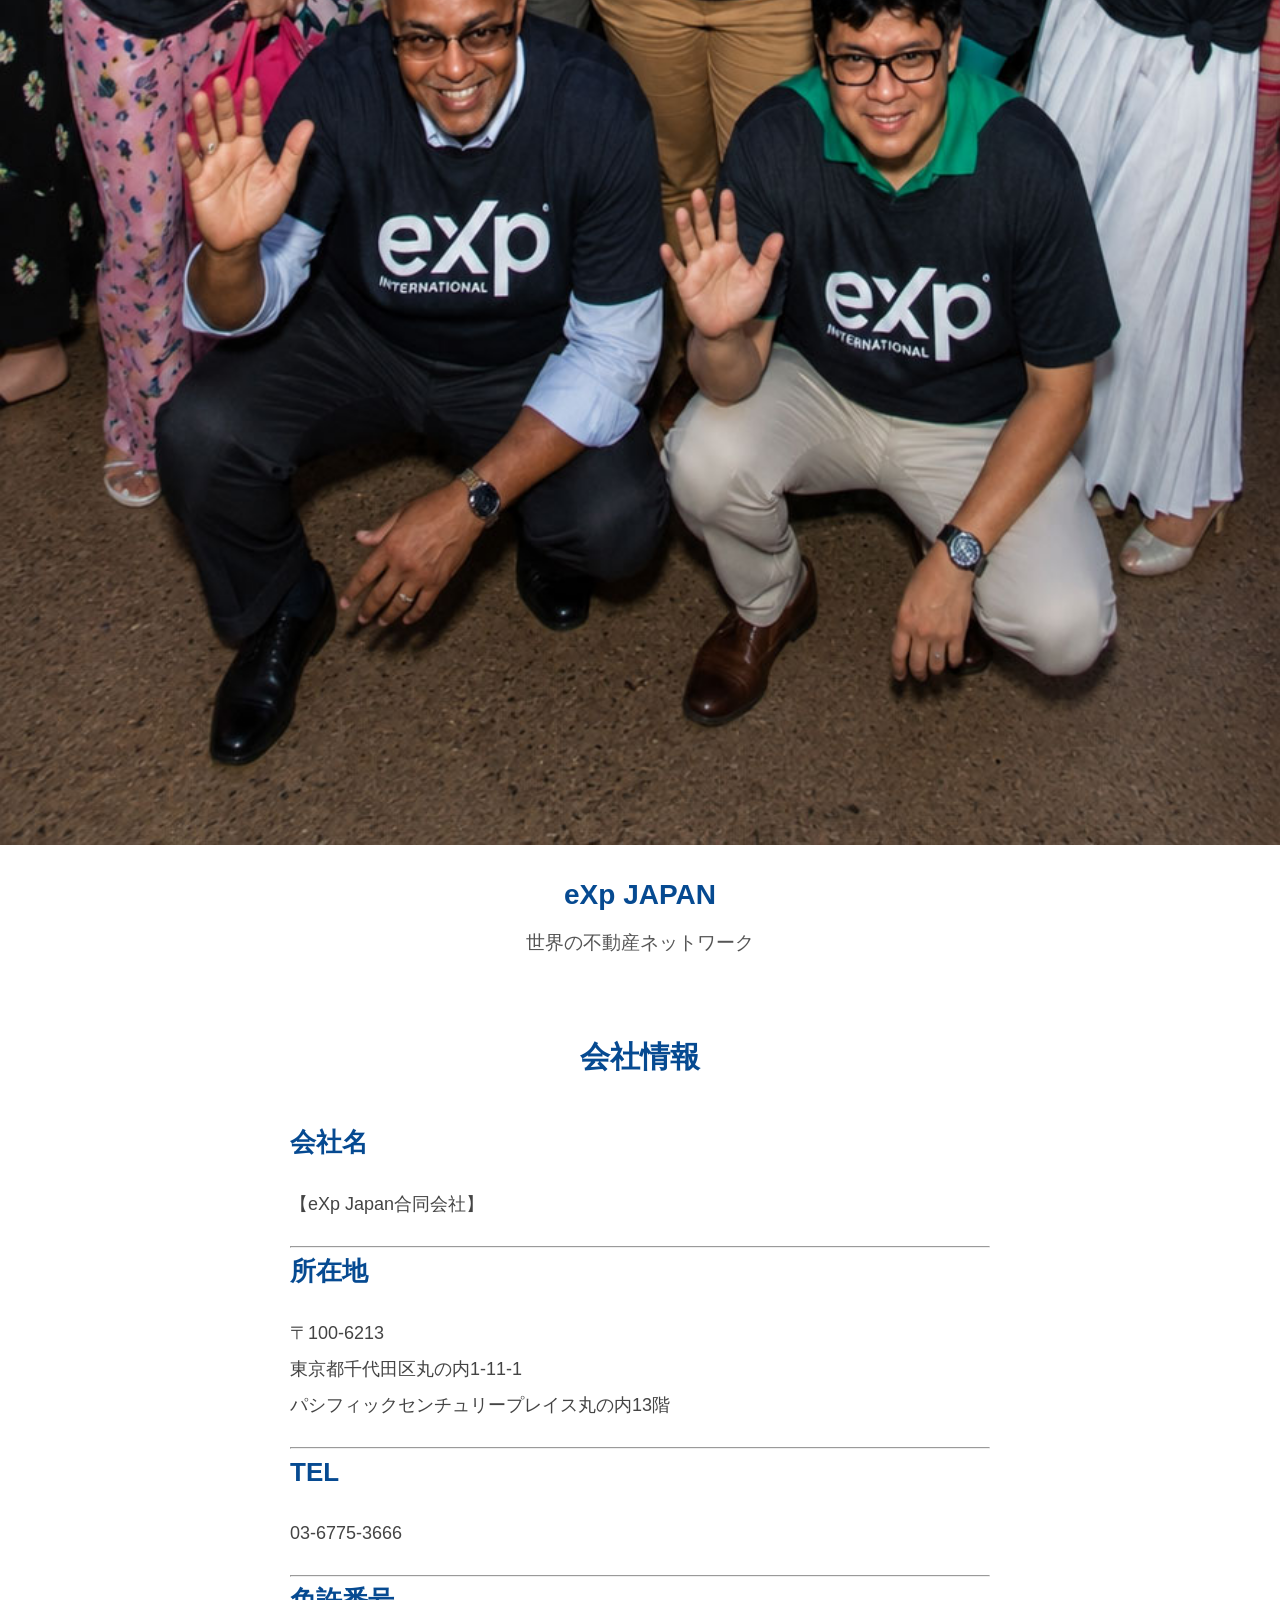
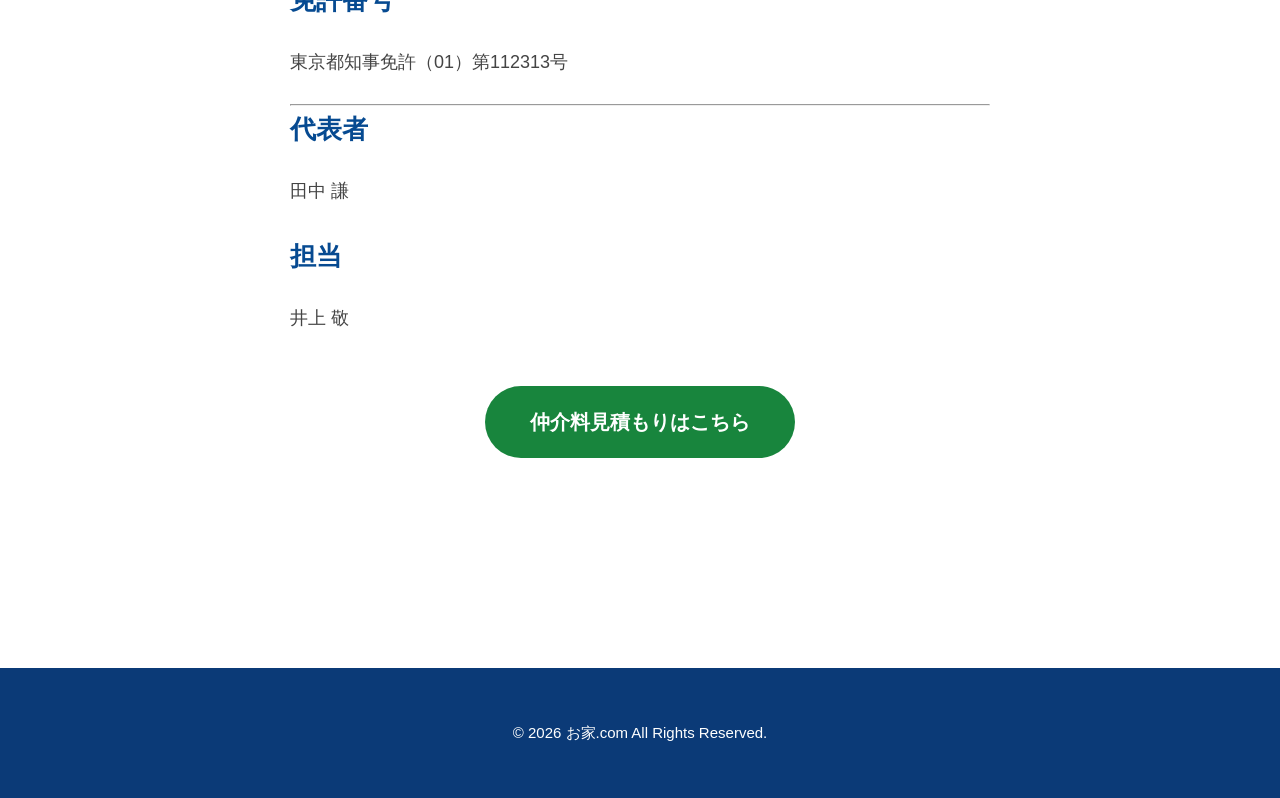
==== commit 70b52e43: "Update representative and contact information" ====
--- a/company.html
+++ b/company.html
@@ -101,40 +101,7 @@
 
 
     <!-- Ken Tanaka -->
-    <div style="
-        width:92%;
-        max-width:700px;
-        margin:60px auto 0;
-        text-align:center;
-    ">
-
-        <img src="tana1.jpg"
-             alt="Ken Tanaka CEO"
-             style="
-                width:100%;
-                height:auto;
-                display:block;
-                border-radius:12px;
-                box-shadow:0 8px 25px rgba(0,0,0,0.18);
-             ">
-
-        <h2 style="
-            margin:20px 0 5px;
-            font-size:30px;
-            color:#064a91;
-        ">
-            Ken Tanaka
-        </h2>
-
-        <p style="
-            margin:0;
-            font-size:20px;
-            color:#555;
-        ">
-            CEO
-        </p>
-
-    </div>
+   
 
 
     <!-- Hiroki Yoshida -->
@@ -257,7 +224,7 @@
 
 
         <h3 style="color:#064a91;">会社名</h3>
-        <p>eXp JAPAN 合同会社</p>
+        <p>【eXp Japan合同会社】</p>
 
         <hr>
 
@@ -287,12 +254,17 @@
         <hr>
 
 
-        <h3 style="color:#064a91;">担当</h3>
+        <h3 style="color:#064a91;">代表者</h3>
 
         <p>
-            井上<br>
-            090-9315-3373
-        </p>
+            田中 謙<br>
+                </p>
+<h3 style="color:#064a91;">担当</h3>
+
+        <p>
+            井上 敬<br>
+                </p>
+        
 
     </div>
 
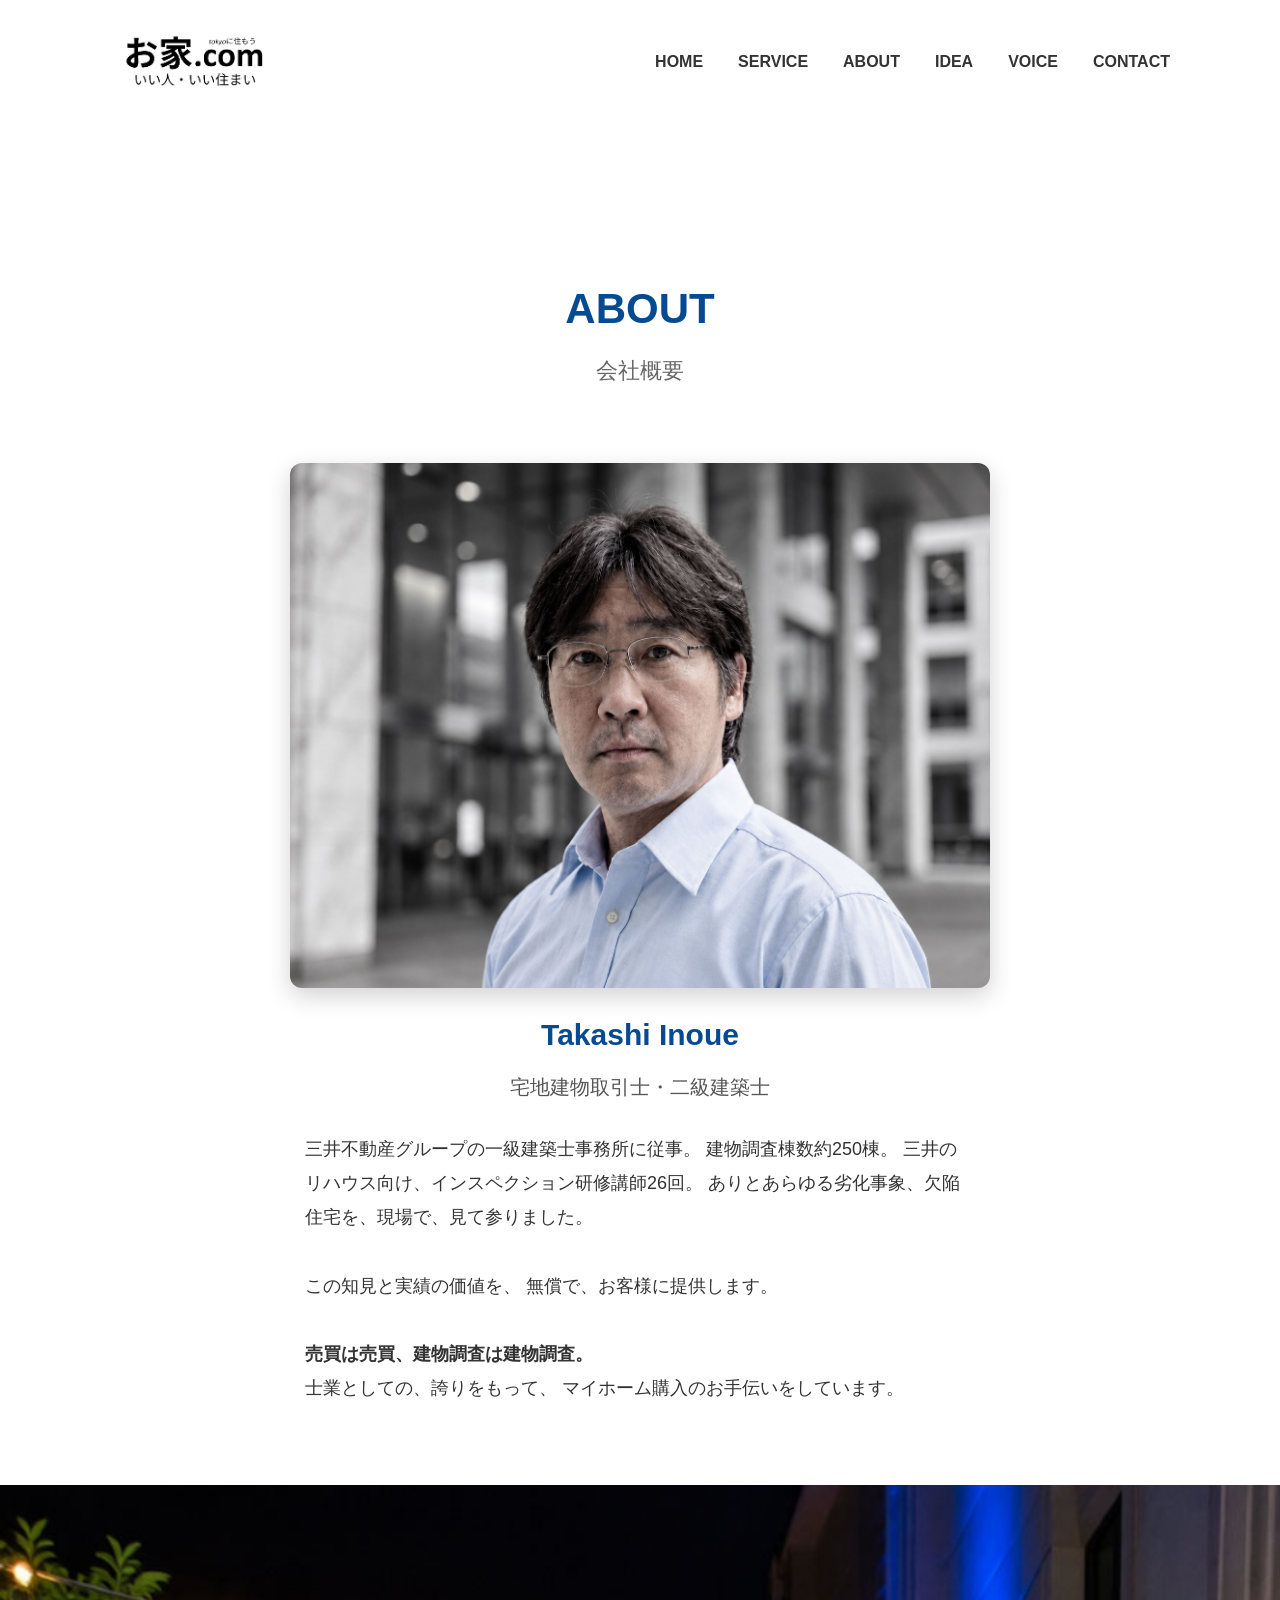
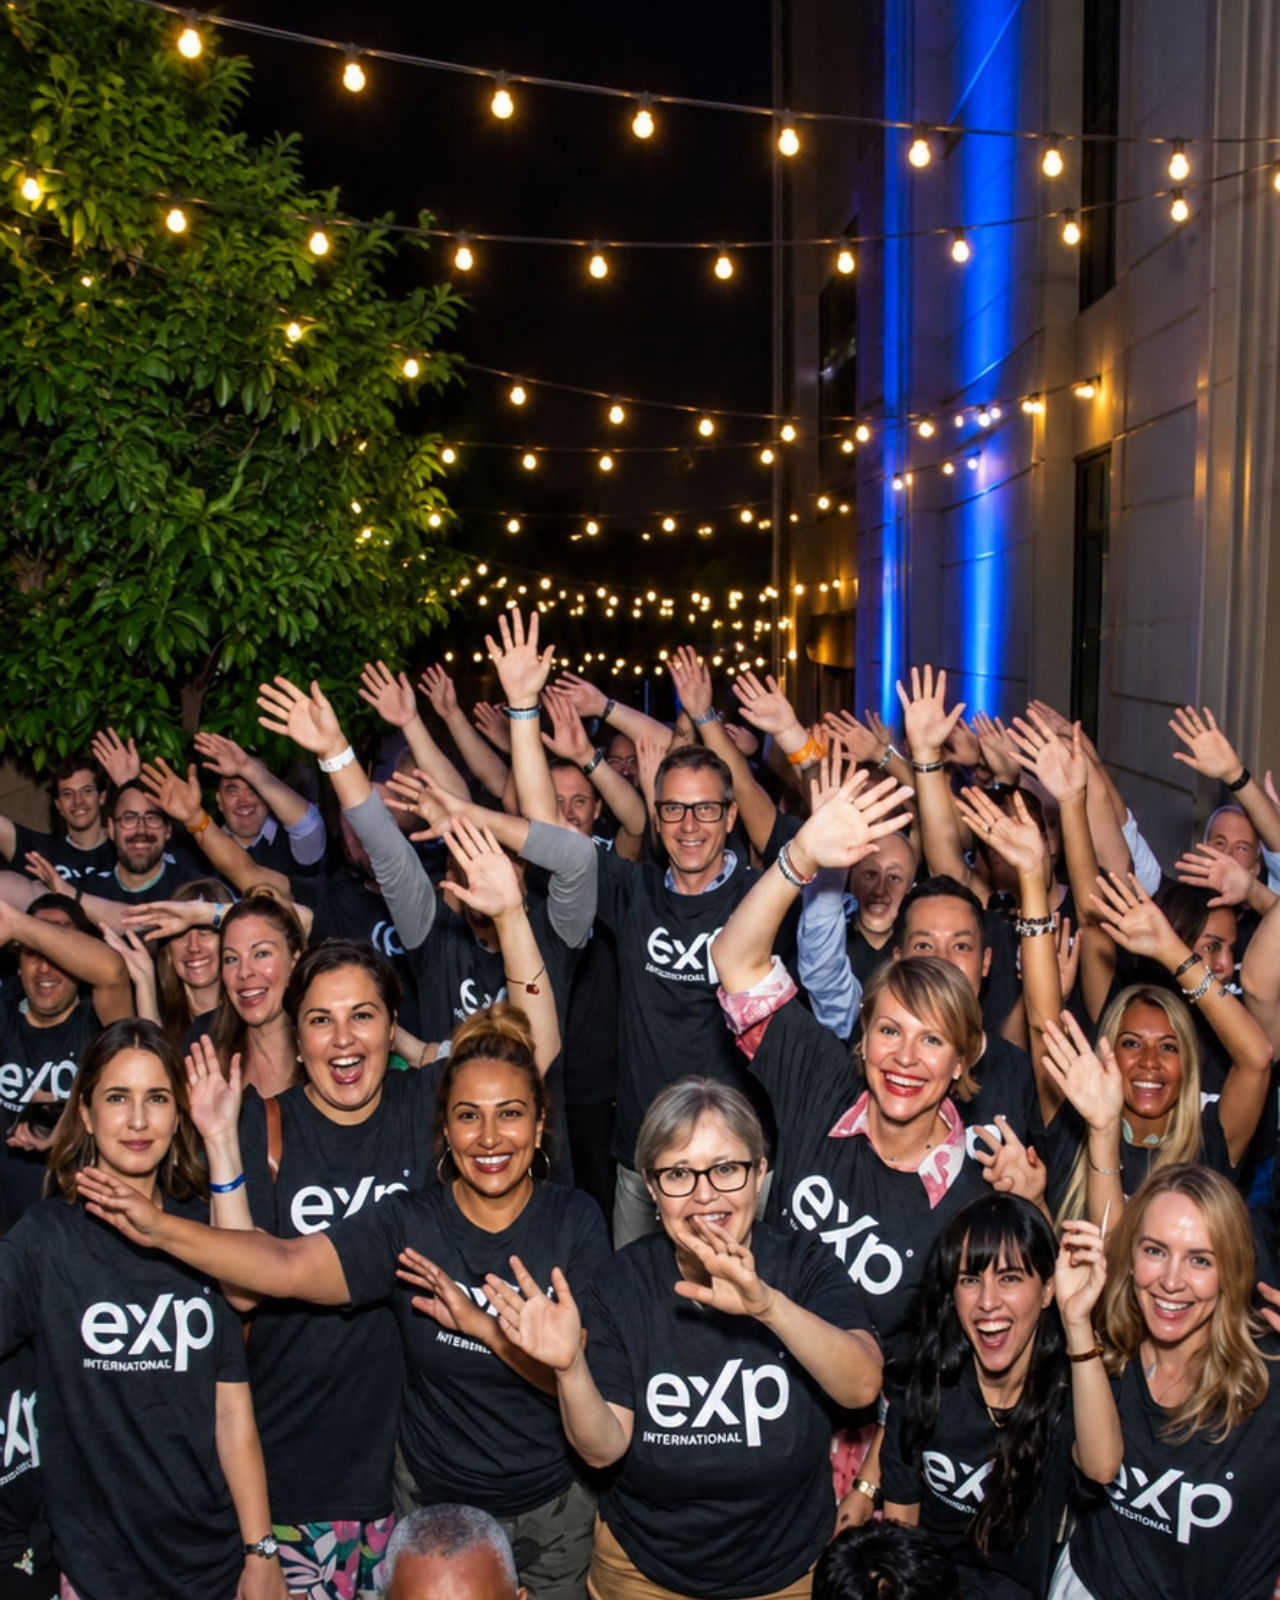
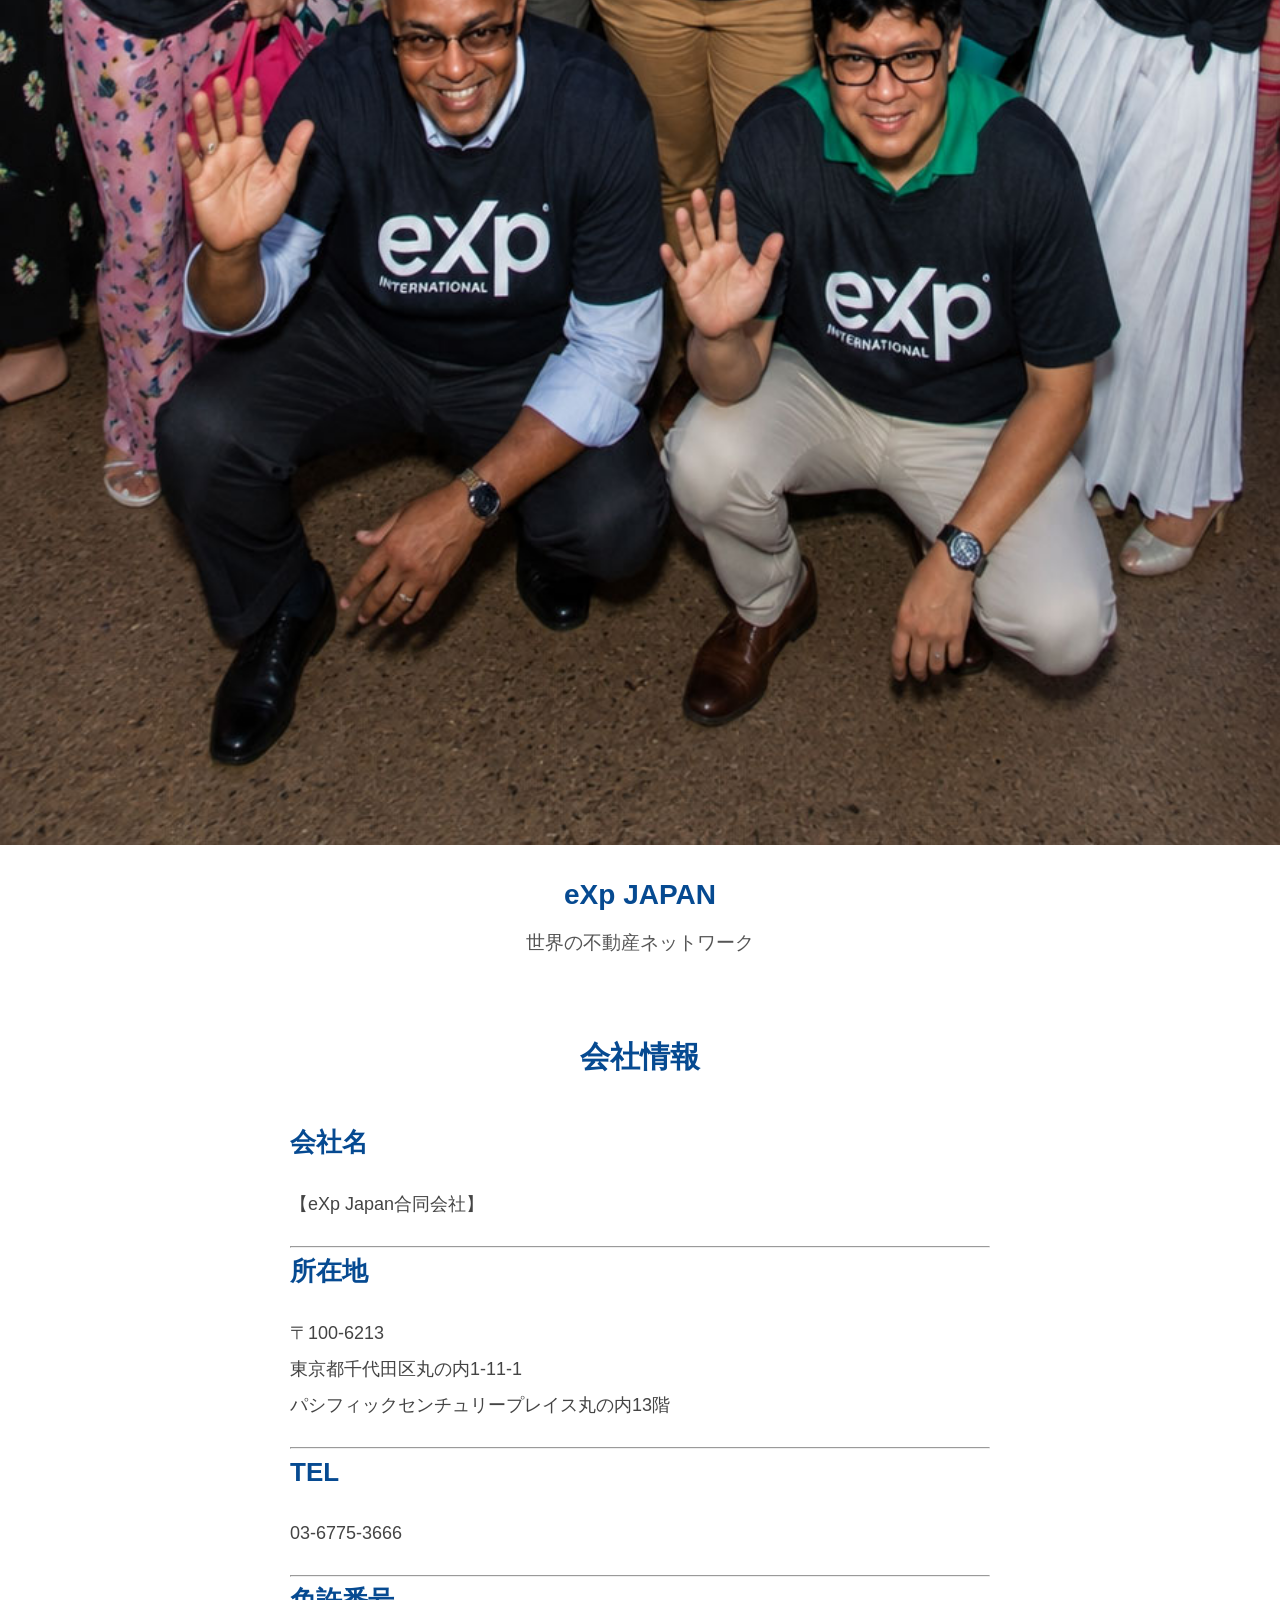
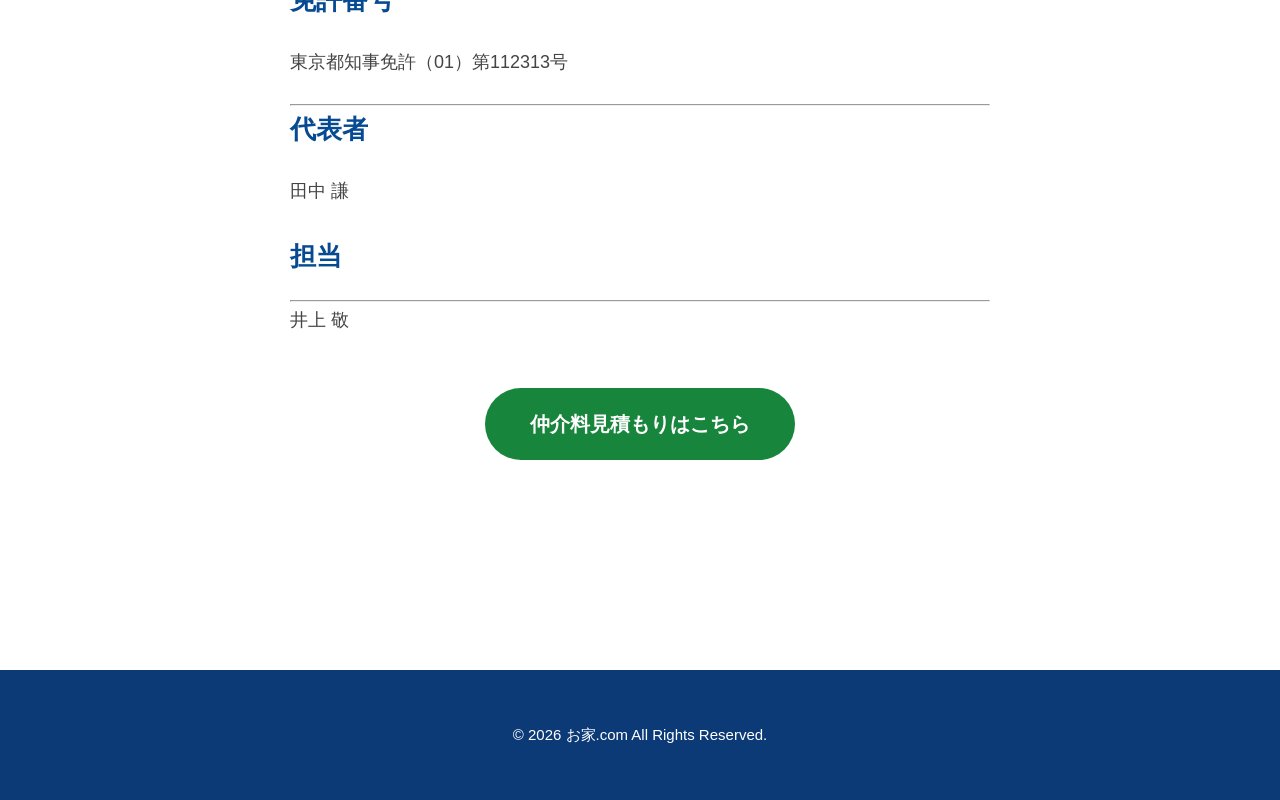
==== commit 488c60c2: "Add horizontal rule before担当 section" ====
--- a/company.html
+++ b/company.html
@@ -260,7 +260,7 @@
             田中 謙<br>
                 </p>
 <h3 style="color:#064a91;">担当</h3>
-
+<hr>
         <p>
             井上 敬<br>
                 </p>
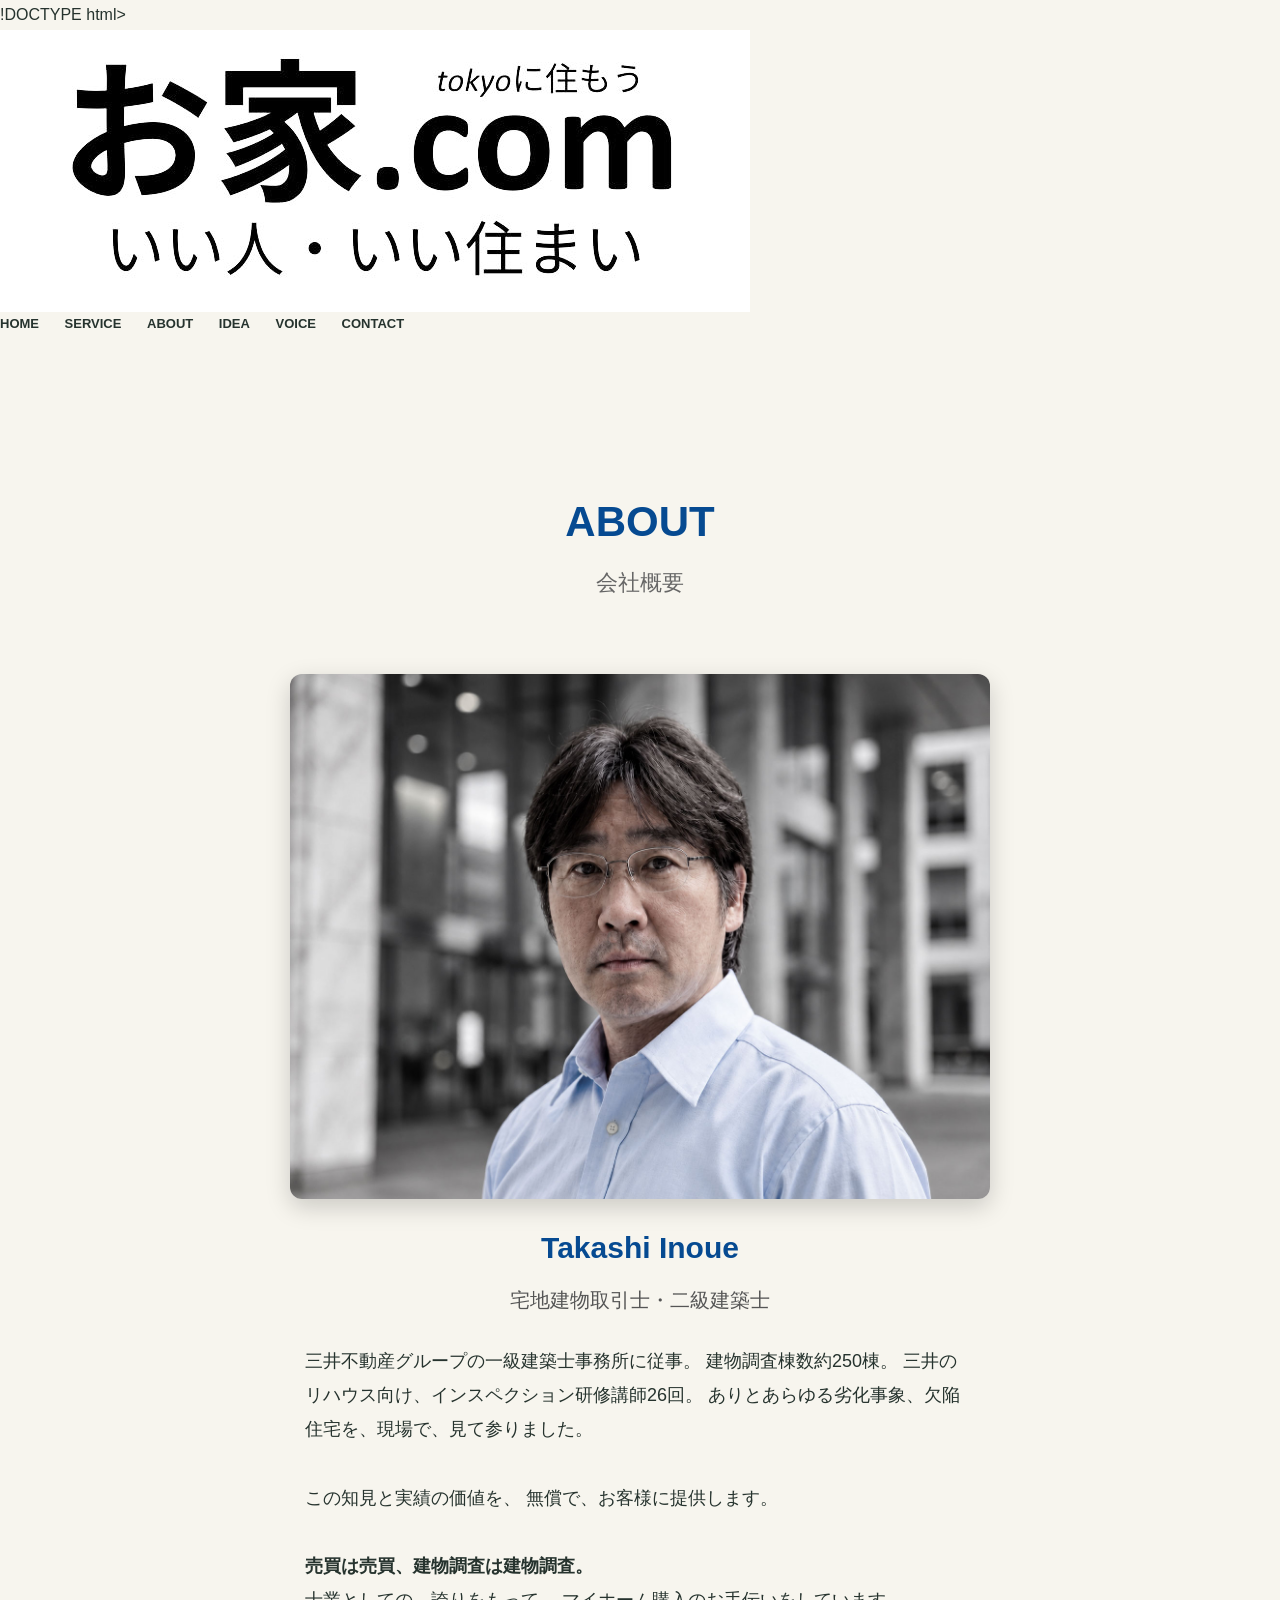
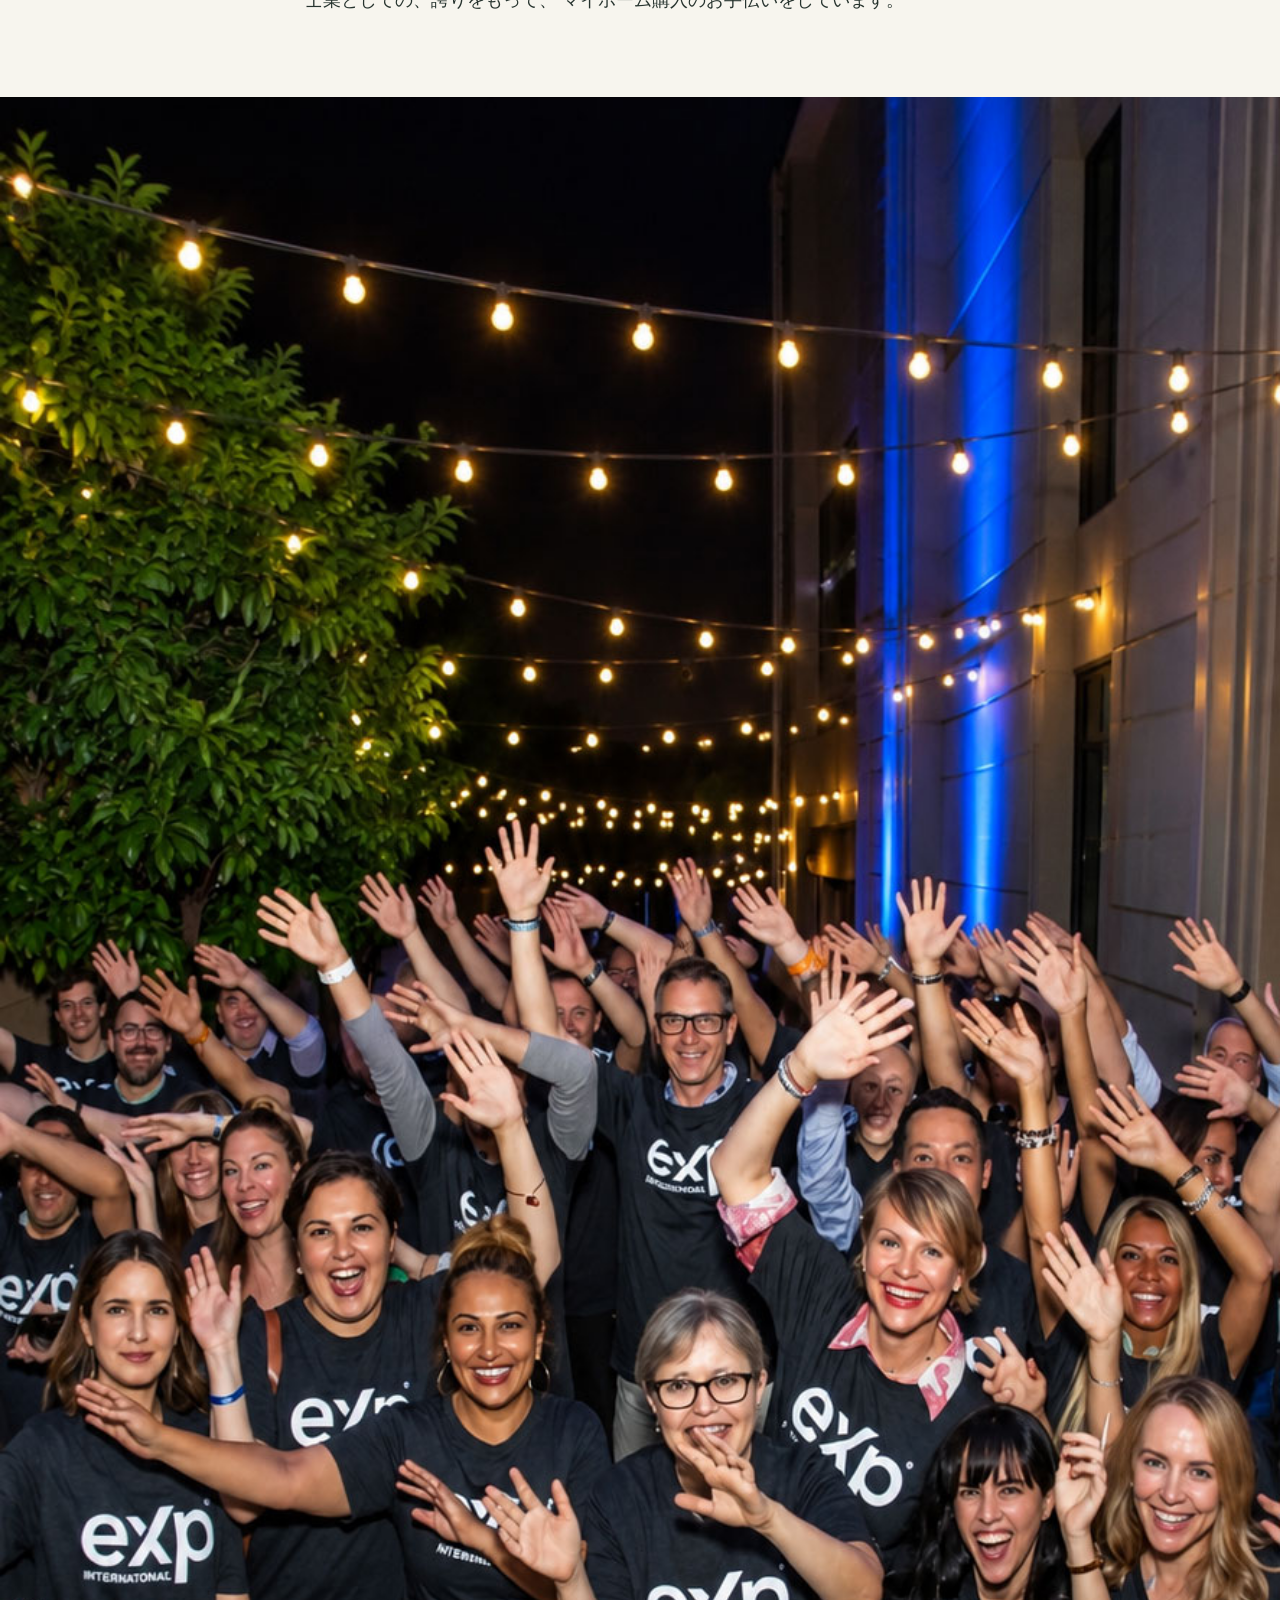
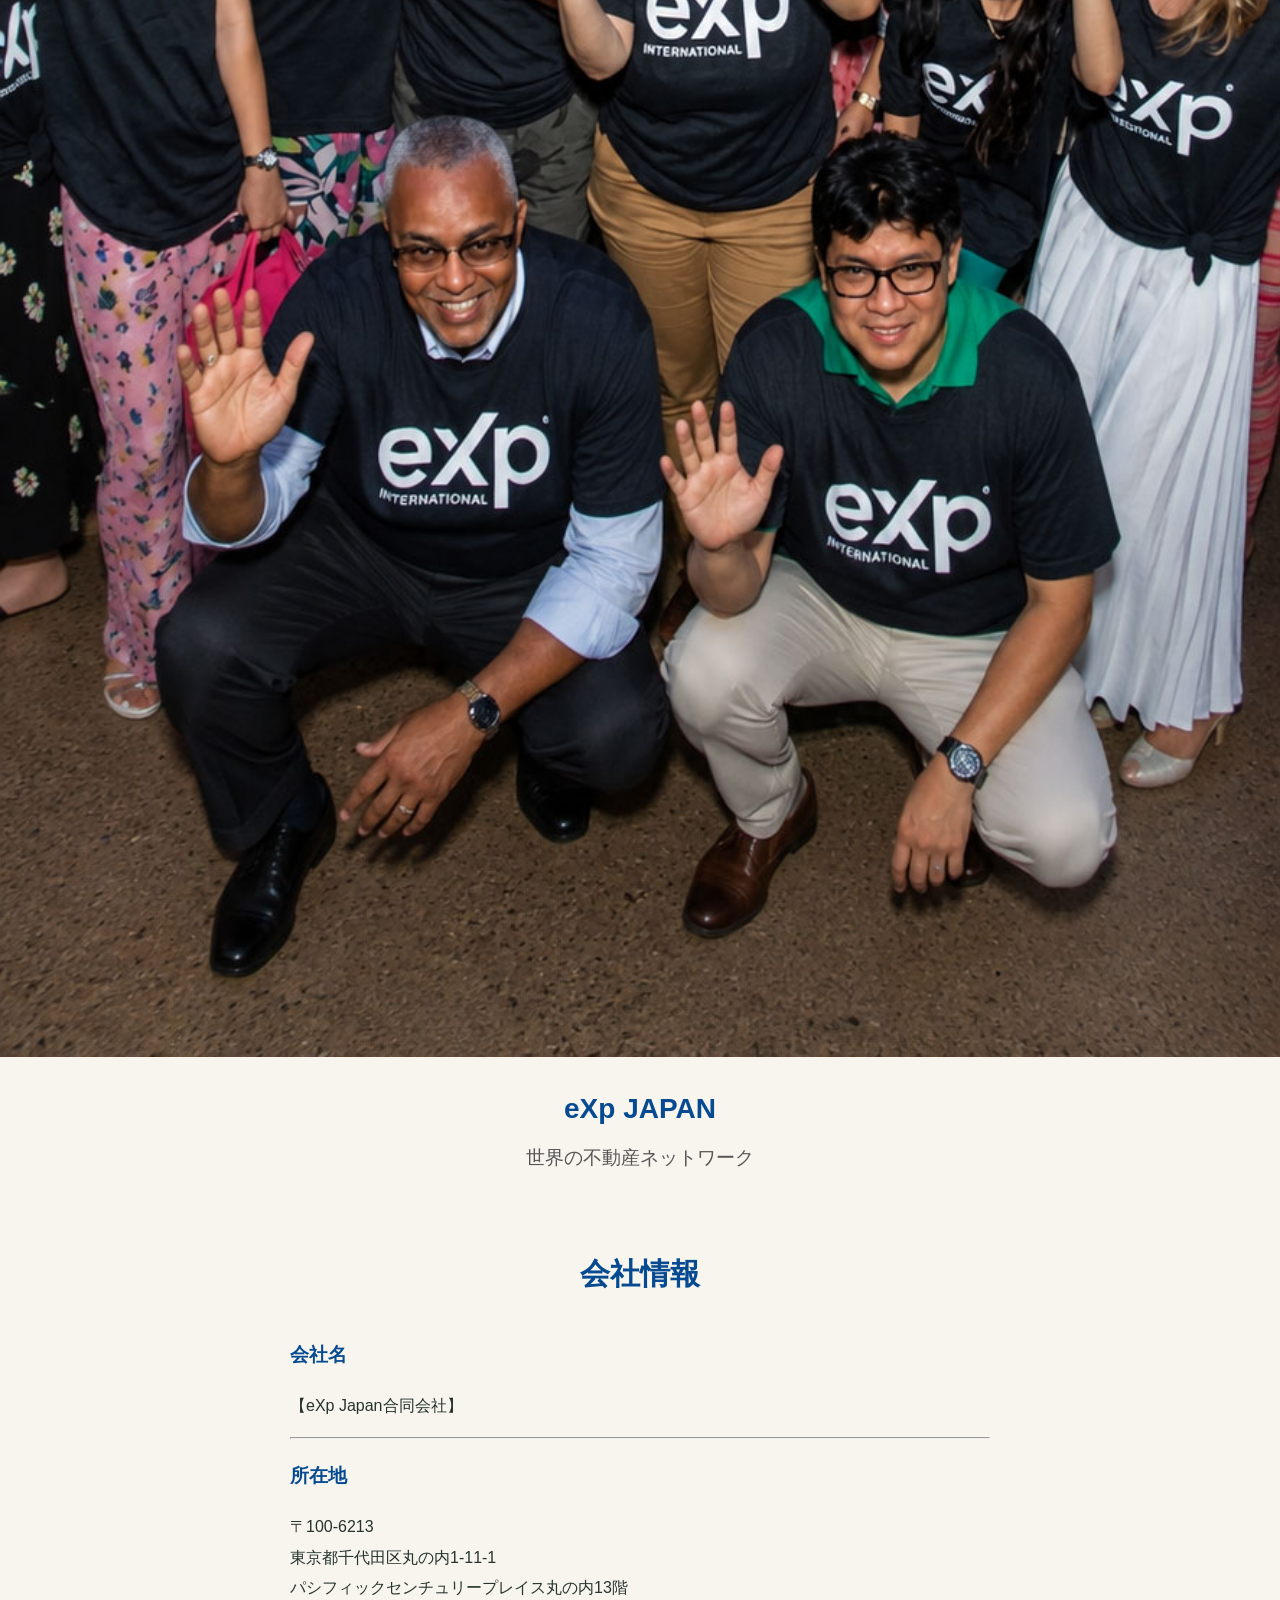
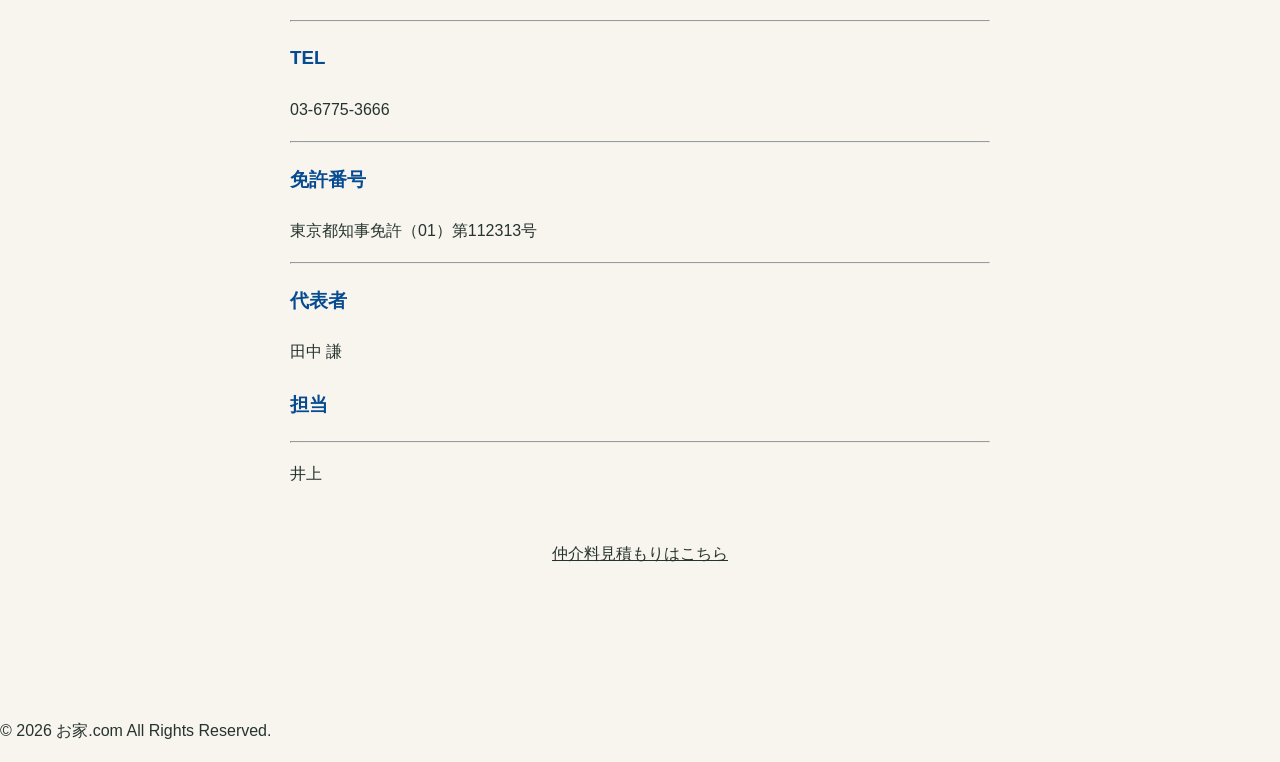
==== commit 08ce82a5: "Update company.html" ====
--- a/company.html
+++ b/company.html
@@ -1,4 +1,4 @@
-<!DOCTYPE html>
+!DOCTYPE html>
 
 <html lang="ja">
 
@@ -262,7 +262,7 @@
 <h3 style="color:#064a91;">担当</h3>
 <hr>
         <p>
-            井上 敬<br>
+            井上 <br>
                 </p>
         
 
--- a/style.css
+++ b/style.css
@@ -1,771 +1,217 @@
-/*==================================================
-  お家.com
-  style.css
-==================================================*/
-
-/*==================================================
-  RESET & BASE
-==================================================*/
-
-* {
-    margin: 0;
-    padding: 0;
-    box-sizing: border-box;
-}
-
-body {
-    font-family: "Yu Gothic", "Meiryo", sans-serif;
-    font-size: 18px;
-    color: #333;
-    background: #fff;
-    line-height: 1.8;
-}
-
-.container {
-    width: 90%;
-    max-width: 1100px;
-    margin: 0 auto;
-}
-
-img {
-    display: block;
-    max-width: 100%;
-    height: auto;
-}
-
-.responsive-img {
-    width: 100%;
-    max-width: 1100px;
-    margin: 20px auto;
-    border-radius: 18px;
-    box-shadow: 0 10px 25px rgba(0,0,0,.15);
-}
-
-a {
-    text-decoration: none;
-    color: inherit;
-}
-
-/*==================================================
-  HEADER
-==================================================*/
-
-header {
-    max-width: 1100px;
-    margin: 20px auto;
-    padding: 10px 20px;
-    display: flex;
-    justify-content: space-between;
-    align-items: center;
-}
-
-.logo {
-    width: 170px;
-}
-
-.menu {
-    display: flex;
-    gap: 35px;
-}
-
-.menu a {
-    color: #333;
-    font-size: 16px;
-    font-weight: bold;
-    transition: .3s;
-}
-
-.menu a:hover {
-    color: #0b3a77;
-}
-
-.menu-toggle {
-    display: none;
-    font-size: 34px;
-    cursor: pointer;
-}
-
-/*==================================================
-  BUTTON & TYPOGRAPHY
-==================================================*/
-
-.btn {
-    display: inline-block;
-    padding: 18px 45px;
-    border-radius: 50px;
-    background: #18853d;
-    color: #fff;
-    font-weight: bold;
-    font-size: 20px;
-    transition: .3s;
-}
-
-.btn:hover {
-    background: #11662d;
-}
-
-h1 {
-    font-size: 48px;
-    font-weight: 700;
-    margin-bottom: 20px;
-    line-height: 1.3;
-}
-
-h2 {
-    font-size: 34px;
-    color: #0b3a77;
-    margin-bottom: 25px;
-}
-
-h3 {
-    font-size: 26px;
-    margin-bottom: 20px;
-}
-
-p {
-    font-size: 18px;
-    line-height: 2;
-    color: #444;
-    margin-bottom: 24px;
-}
-
-/*==================================================
-  HERO（PC表示：左右横並び）
-==================================================*/
-
-.hero {
-    max-width: 1200px;
-    margin: 0 auto;
-    padding: 40px 20px;
-    display: flex;
-    align-items: center;
-    justify-content: space-between;
-    gap: 60px;
-}
-
-.hero-text {
-    flex: 1;
-}
-
-.hero-image {
-    flex: 1;
-}
-
-.hero-image img {
-    width: 100%;
-    border-radius: 20px;
-    box-shadow: 0 15px 35px rgba(0,0,0,.15);
-}
-
-.hero-note {
-    margin-top: 20px;
-    font-size: 15px;
-    color: #555;
-}
-
-/*==================================================
-  INSPECTION & CHECK LIST
-==================================================*/
-
-.inspection {
-    width: 100%;
-    text-align: center;
-}
-
-.inspection-check {
-    padding: 80px 20px;
-}
-
-.inspection-check .container {
-    max-width: 900px;
-}
-
-.inspection-check h2 {
-    font-size: 22px;
-    color: #0b3a77;
-    text-align: center;
-}
-
-.inspection-check h3 {
-    font-size: 36px;
-    text-align: center;
-    margin-bottom: 35px;
-}
-
-
-
-
-.inspection-photo {
-    display: block;
-    width: 100%;
-    max-width: 700px; /* お好みの最大幅に設定してください */
-    height: auto;
-    margin: 0 auto 30px; /* 上下中央揃え ＋ 下に少し余白 */
-    border-radius: 8px;  /* 必要に応じて角丸など（不要なら削除可） */
-    transition: transform 0.3s ease;
-}
-
-.inspection-photo:hover {
-    transform: scale(1.03);
-}
-
-
-
-
-
-
-
-
-
-
-
-
-
-
-
-
-.inspection-photo:hover {
-    transform: scale(1.03);
-}
-
-.check-list {
-    list-style: none;
-    width: fit-content;
-    margin: 40px auto;
-    padding: 0;
-    text-align: left;
-}
-
-.check-list li {
-    margin: 15px 0;
-    font-size: 20px;
-    font-weight: bold;
-    color: #0b3a77;
-}
-
-.danger-list {
-    list-style: none;
-    width: fit-content;
-    margin: 40px auto;
-    padding: 0;
-    text-align: left;
-}
-
-.danger-list li {
-    margin: 15px 0;
-    font-size: 20px;
-}
-
-.measurement-box {
-    max-width: 450px;
-    margin: 50px auto;
-    padding: 40px 20px;
-    background: #0b2d63;
-    border-radius: 20px;
-    box-shadow: 0 12px 30px rgba(0,0,0,.25);
-    text-align: center;
-}
-
-.measurement-title {
-    color: #fff;
-    font-size: 24px;
-    margin-bottom: 20px;
-}
-
-.measurement-label {
-    color: #fff;
-    font-size: 34px;
-    font-weight: bold;
-}
-
-.measurement-number {
-    color: #ffd700;
-    font-size: 82px;
-    font-weight: 900;
-    line-height: 1.1;
-    margin: 20px 0;
-}
-
-.measurement-number span {
-    color: #fff;
-    font-size: 40px;
-}
-
-.note {
-    font-size: 15px;
-    color: #666;
-}
-
-/*==================================================
-  SERVICE
-==================================================*/
-
-.service {
-    padding: 80px 0;
-    text-align: center;
-}
-
-.service .container {
-    width: 90%;
-    max-width: 900px;
-    margin: 0 auto;
-}
-
-.service h1 {
-    font-size: 48px;
-    color: #003b82;
-    margin-bottom: 10px;
-}
-
-.service .sub-title {
-    color: #777;
-    font-size: 20px;
-    margin-bottom: 60px;
-}
-
-.service h2 {
-    font-size: 34px;
-    color: #003b82;
-    margin: 70px 0 25px;
-}
-
-.service-photo {
-    display: block;
-    width: 100%;
-    max-width: 700px;
-    margin: 30px auto;
-    border-radius: 12px;
-    box-shadow: 0 10px 25px rgba(0,0,0,.15);
-}
-
-.service-list {
-    list-style: none;
-    width: fit-content;
-    margin: 0 auto 60px;
-    padding: 0;
-    text-align: left;
-}
-
-.service-list li {
-    font-size: 18px;
-    line-height: 2;
-    color: #333;
-}
-
-.arrow {
-    font-size: 20px;
-    line-height: 1.8;
-    color: #444;
-    margin-bottom: 30px;
-}
-
-/*==================================================
-  COMPANY & IDEA & FOOTER
-==================================================*/
-
-.company {
-    max-width: 760px;
-    margin: 80px auto;
-    padding: 0 20px;
-}
-
-.company-table {
-    max-width: 700px;
-    margin: 60px auto;
-}
-
-.company-table .item {
-    border-bottom: 1px solid #e5e5e5;
-    padding: 18px 0;
-}
-
-.company-table h3 {
-    font-size: 16px;
-    color: #777;
-    font-weight: 600;
-    margin-bottom: 8px;
-}
-
-.company-table p {
-    font-size: 18px;
-    line-height: 1.6;
-    color: #333;
-    margin: 2px 0;
-}
-
-.exp-logo {
-    width: 180px;
-    display: block;
-    margin: 50px auto 0;
-}
-
-footer {
-    background: #0b3a77;
-    color: #fff;
-    text-align: center;
-    padding: 50px 20px;
-    margin-top: 80px;
-}
-
-footer p {
-    color: #fff;
-    font-size: 15px;
-    margin: 0;
-}
-
-/*==================================================
-  MOBILE（スマホ表示：縦並び）
-==================================================*/
-
-@media (max-width: 768px) {
-
-    header {
-        padding: 15px 20px;
-    }
-
-    .logo {
-        width: 140px;
-    }
-
-    .menu-toggle {
-        display: block;
-    }
-
-    .menu {
-        display: none;
-        position: absolute;
-        top: 75px;
-        left: 0;
-        width: 100%;
-        background: #fff;
-        text-align: center;
-        padding: 20px 0;
-        box-shadow: 0 6px 18px rgba(0,0,0,.15);
-        z-index: 1000;
-    }
-
-    .menu.active {
-        display: block;
-    }
-
-    .menu a {
-        display: block;
-        padding: 15px 0;
-    }
-
-    /* HERO（スマホでは縦に並べる） */
-    .hero {
-        flex-direction: column;
-        gap: 30px;
-        padding: 20px;
-    }
-
-    .hero-text {
-        width: 100%;
-        max-width: 100%;
-    }
-
-    .hero-image {
-        width: 100%;
-    }
-
-    .hero-image img {
-        width: 100%;
-        margin: 0 auto;
-    }
-
-    h1 { font-size: 30px; }
-    h2 { font-size: 28px; }
-    h3 { font-size: 22px; }
-    p { font-size: 17px; line-height: 1.9; }
-
-    .inspection-check { padding: 50px 20px; }
-    .inspection-photo { max-width: 100%; }
-    .check-list, .danger-list { width: 100%; }
-    .measurement-box { max-width: 100%; }
-    .measurement-number { font-size: 60px; }
-    .measurement-number span { font-size: 30px; }
-
-    .service { padding: 40px 20px; }
-    .service h1 { font-size: 36px; }
-    .service h2 { font-size: 28px; }
-    .service-photo { max-width: 100%; }
-
-    footer { padding: 35px 20px; }
-}
-
-
-/*==================================================
-  MOBILE（スマホ表示）
-==================================================*/
-
-@media (max-width: 768px) {
-
-    /* ① HEROセクション全体の上下の余白を詰める */
-    .hero {
-        flex-direction: column !important;
-        padding: 10px 20px !important; /* ← 上下の余白（padding）を 20px から 10px に縮小 */
-        gap: 15px !important;          /* ← 画像と文章の間の隙間も少し狭く調整 */
-    }
-
-    /* ② 画像エリアの上の余白と下の余白を詰める */
-    .hero-image {
-        order: 1 !important;
-        width: 100% !important;
-        margin-top: 0 !important;      /* ← 画像の上の余白をゼロに */
-        margin-bottom: 10px !important; /* ← 画像と「いい住まい〜」の間の余白を10pxに */
-    }
-
-    /* 画像自体のマージンを消す */
-    .hero-image img,
-    .responsive-img {
-        margin-top: 0 !important;
-        margin-bottom: 0 !important;
-    }
-
-    /* 文章エリア */
-    .hero-text {
-        order: 2 !important;
-        width: 100% !important;
-    }
-
-    /* 「いい住まい選びは〜」の見出しの上の余白・行間調整 */
-    h1 {
-        font-size: 30px;
-        margin-top: 0 !important;      /* ← 見出しの上の余白をゼロに */
-        margin-bottom: 15px !important;
-    }
-
-    /* 以下、既存の他のスマホ用CSS（headerやmenuなど）はそのまま... */
-}
-
-
-@media (max-width: 768px) {
-
-    /* ① ヘッダー自体の上下余白（特に下の余白）を最小にする */
-    header {
-        padding: 10px 20px 0 !important; /* 上10px、左右20px、下0 */
-        margin-top: 0 !important;
-        margin-bottom: 0 !important;     /* ヘッダー下のマージンをゼロに */
-    }
-
-    /* ② ヒーローセクション（写真があるブロック）の上の余白をゼロにする */
-    .hero {
-        padding-top: 0 !important;      /* 上の余白をゼロに */
-        padding-bottom: 20px !important;
-        margin-top: 0 !important;
-        gap: 10px !important;            /* 写真と「いい住まい選びは」の間隔 */
-    }
-
-    /* ③ 画像エリア・画像本体の上の余白をゼロにする */
-    .hero-image {
-        order: 1 !important;
-        width: 100% !important;
-        margin-top: 0 !important;
-        margin-bottom: 10px !important;
-    }
-
-    .hero-image img,
-    .responsive-img {
-        margin-top: 0 !important;       /* 画像の上の余白を完全消去 */
-    }
-
-    /* ④ 文章エリア */
-    .hero-text {
-        order: 2 !important;
-        width: 100% !important;
-    }
-
-    h1 {
-        margin-top: 0 !important;       /* 見出しの上の余白を完全消去 */
-    }
-
-/*==================================================
-  スマホ表示：トップ余白の完全リセット（最優先設定）
-==================================================*/
-@media screen and (max-width: 768px) {
-
-    /* ヘッダー周りの余白を完全消去 */
-    header {
-        margin: 0 auto !important;
-        padding-top: 10px !important;
-        padding-bottom: 0 !important;
-    }
-
-    /* ヒーローエリア全体の上の余白を完全消去 */
-    section.hero,
-    .hero {
-        margin-top: 0 !important;
-        padding-top: 0 !important;
-        gap: 10px !important;
-    }
-
-    /* 画像エリアと画像本体の上下余白（20px等）を強制的に0にする */
-    .hero-image,
-    .hero-image img,
-    img.responsive-img,
-    .hero .responsive-img {
-        margin-top: 0 !important;
-        margin-bottom: 0 !important;
-        padding-top: 0 !important;
-    }
-
-    /* 画像と文字の間の間隔調整 */
-    .hero-image {
-        margin-bottom: 10px !important;
-    }
-
-    /* 見出し（いい住まい選びは〜）の上の余白を消去 */
-    .hero-text h1,
-    h1 {
-        margin-top: 0 !important;
-        padding-top: 0 !important;
-    }
-
-
-
-/* =========================================
-   IDEA PAGE
-   ========================================= */
-
-@media (max-width: 768px) {
-
-    /* ヘッダー */
-    body.idea-page header {
-        padding: 15px 20px;
-        margin: 0;
-    }
-
-    body.idea-page .logo {
-        width: 140px;
-        height: auto;
-    }
-
-    /* IDEAタイトル */
-    body.idea-page > .container:first-of-type {
-        width: 100%;
-        padding: 45px 20px 25px;
-        margin: 0 auto;
-        text-align: center;
-    }
-
-    body.idea-page > .container:first-of-type h1 {
-        margin: 0 0 10px;
-        font-size: 42px;
-        line-height: 1.1;
-        color: #174a7c;
-    }
-
-    body.idea-page > .container:first-of-type .sub-title {
-        margin: 0;
-        font-size: 20px;
-        line-height: 1.5;
-    }
-
-    /* IDEAの写真 */
-    body.idea-page .idea-image {
-        width: 100%;
-        margin: 25px auto 20px;
-        text-align: center;
-    }
-
-    body.idea-page .idea-image img {
-        display: block;
-        width: 100%;
-        max-width: 680px;
-        height: auto;
-        margin: 0 auto;
-        border-radius: 10px;
-    }
-
-    /* IDEA本文 */
-    body.idea-page .idea-text {
-        width: 100%;
-        max-width: 680px;
-        margin: 0 auto;
-        padding: 0 20px;
-        box-sizing: border-box;
-    }
-
-    body.idea-page .idea-text h2 {
-        margin: 25px 0 20px;
-        font-size: 27px;
-        line-height: 1.5;
-        color: #174a7c;
-    }
-
-    body.idea-page .idea-text p {
-        margin: 0 0 22px;
-        font-size: 17px;
-        line-height: 2;
-        color: #333;
-    }
-
-    /* 「私たちの願い」 */
-    body.idea-page .container {
-        width: 100%;
-        max-width: 680px;
-        padding: 0 20px;
-        margin: 50px auto 0;
-        box-sizing: border-box;
-    }
-
-    body.idea-page .container h2 {
-        margin: 30px 0 20px;
-        font-size: 28px;
-        line-height: 1.5;
-        color: #174a7c;
-    }
-
-    body.idea-page .container h4 {
-        margin: 30px 0 20px;
-        font-size: 22px;
-        color: #174a7c;
-    }
-
-    body.idea-page .container p {
-        font-size: 17px;
-        line-height: 2;
-        margin: 0 0 22px;
-    }
-
-    /* プロフィール */
-    body.idea-page .profile {
-        width: 100%;
-        max-width: 680px;
-        margin: 45px auto 0;
-        padding: 0 20px;
-        box-sizing: border-box;
-    }
-
-    body.idea-page .profile h2 {
-        color: #174a7c;
-    }
-
-    /* CTA */
-    body.idea-page .btn {
-        display: block;
-        width: fit-content;
-        margin: 35px auto 45px;
-        text-align: center;
-    }
-
-
-
-
-
-
-
-
-  
-}
-
-  
-}
-
-
-
-
-
-
-
+/* お家.com 新規サイト用スタイル */
+:root {
+  --green: #31534b;
+  --green-dark: #203b34;
+  --cream: #f7f5ee;
+  --sand: #e9e5d9;
+  --ink: #26332e;
+  --muted: #66736d;
+  --line: #d8ddd7;
+  --content: 980px;
+}
+* { box-sizing: border-box; }
+html { scroll-behavior: smooth; }
+body {
+  margin: 0;
+  color: var(--ink);
+  background: var(--cream);
+  font-family: "Hiragino Kaku Gothic ProN", "Yu Gothic", Meiryo, sans-serif;
+  line-height: 1.9;
+}
+img { max-width: 100%; height: auto; }
+a { color: inherit; }
+.site-header {
+  min-height: 82px;
+  padding: 12px max(24px, calc((100% - 1180px) / 2));
+  display: flex;
+  align-items: center;
+  justify-content: space-between;
+  gap: 28px;
+  background: rgba(247,245,238,.98);
+  border-bottom: 1px solid var(--line);
+  position: relative;
+  z-index: 20;
+}
+.brand { display: inline-flex; flex: 0 0 auto; align-items: center; }
+.brand img { display: block; width: 68px; max-height: 48px; object-fit: contain; height: auto; }
+.menu { display: flex; align-items: center; gap: clamp(14px, 2vw, 30px); }
+.menu a, .footer-links a {
+  text-decoration: none;
+  font-size: 13px;
+  font-weight: 600;
+  transition: color .2s ease;
+}
+.menu a:hover, .footer-links a:hover { color: #8a6c3e; }
+.menu-toggle {
+  display: none;
+  width: 44px;
+  height: 42px;
+  padding: 9px;
+  border: 1px solid var(--green);
+  border-radius: 2px;
+  background: transparent;
+  cursor: pointer;
+}
+.menu-toggle span { display: block; height: 2px; margin: 5px 0; background: var(--green); }
+.hero-promo { width: 100%; position: relative; line-height: 0; overflow: hidden; }
+.hero-promo-image { display: block; width: 100%; height: auto; border-radius: 0; }
+.hero-promo-cta {
+  position: absolute;
+  left: 7.9%;
+  top: 47.7%;
+  width: 83.2%;
+  height: 8.2%;
+  display: block;
+  z-index: 2;
+  border-radius: 3px;
+}
+.image-section { display: block; clear: both; width: 100%; margin: 36px auto !important; padding: 0 !important; background: var(--cream); text-align: center; line-height: 0; }
+.image-section + .image-section { margin-top: 36px !important; }
+.wide-image { display: block; width: 100%; max-width: 100%; height: auto; margin: 0 auto !important; object-fit: contain; }
+.center-action { padding: 28px 16px 36px; text-align: center; }
+.button {
+  display: inline-flex;
+  align-items: center;
+  justify-content: center;
+  min-height: 52px;
+  padding: 12px 30px;
+  color: #fff;
+  background: var(--green);
+  border: 1px solid var(--green);
+  border-radius: 2px;
+  text-decoration: none;
+  font-weight: 700;
+  transition: background .2s, transform .2s;
+}
+.button:hover { background: var(--green-dark); transform: translateY(-2px); }
+.section-wrap { width: min(var(--content), calc(100% - 44px)); margin-left: auto; margin-right: auto; }
+.common-qa { padding-top: 68px; padding-bottom: 68px; }
+.common-qa h2, .inspection-section > h2, .fee-section > h2 {
+  margin: 0 0 30px;
+  color: var(--green);
+  font-family: "Yu Mincho", "Hiragino Mincho ProN", serif;
+  font-weight: 500;
+  font-size: clamp(28px, 4vw, 40px);
+  text-align: center;
+}
+.qa {
+  margin: 0 0 18px;
+  padding: 22px 26px;
+  background: #fff;
+  border: 1px solid var(--line);
+  border-left: 4px solid var(--green);
+}
+.qa p { margin: 0; }
+.question { font-weight: 700; font-size: clamp(16px, 2vw, 20px); }
+.answer { margin-top: 8px !important; color: #9c3029; font-weight: 700; font-size: clamp(16px, 2vw, 20px); }
+.inspection-section { padding-top: 70px; padding-bottom: 70px; }
+.inspection-section h3 {
+  margin: 30px 0 18px;
+  color: var(--green);
+  text-align: center;
+  font-family: "Yu Mincho", "Hiragino Mincho ProN", serif;
+  font-size: clamp(21px, 3vw, 29px);
+  font-weight: 500;
+}
+.inspection-section .subhead { color: var(--ink); font-family: inherit; font-weight: 700; }
+.inspection-photo { display: block; width: min(760px, 100%); height: auto; margin: 24px auto; object-fit: contain; }
+.center { text-align: center; }
+.emphasis { font-weight: 700; font-size: 18px; }
+.check-list, .danger-list {
+  width: fit-content;
+  max-width: 100%;
+  margin: 22px auto;
+  padding: 14px 26px 14px 42px;
+  background: #edf2ed;
+  color: #294b40;
+  line-height: 2.1;
+}
+.check-list { list-style: none; }
+.danger-list { padding-left: 42px; }
+.note { color: var(--muted); font-size: 13px; }
+.checklist-promo { margin: 30px 0 0; color: #8b0000; text-align: center; font-size: 20px; font-weight: 700; }
+.checklist-promo a { color: inherit; }
+.measurement-box {
+  width: min(420px, 100%);
+  margin: 26px auto;
+  padding: 22px;
+  text-align: center;
+  background: var(--sand);
+  border: 1px solid #d4cbb8;
+}
+.measurement-box p { margin: 0 0 5px; }
+.measurement-box strong { display: block; color: var(--green); font-size: 42px; line-height: 1.4; }
+.warning { color: #b22b24; }
+.fee-section { padding: 70px 0 80px; background: #eeeae0; }
+.fee-section > h2 { color: #8b3029; }
+.fee-image { display: block; width: min(900px, 100%); height: auto; margin: 0 auto 42px; object-fit: contain; }
+.fee-section .section-wrap > p { margin: 14px 0; }
+.fee-section h3 { margin: 54px 0 18px; color: var(--green); font-family: "Yu Mincho", "Hiragino Mincho ProN", serif; font-size: 25px; }
+.reasons { width: fit-content; max-width: 100%; margin: 24px auto 45px; padding-left: 2.2em; line-height: 2.2; }
+.legal-notes { margin-top: 25px; padding: 22px; background: rgba(255,255,255,.62); font-size: 13px; line-height: 2; }
+.legal-notes p { margin: 0 0 8px; }
+.site-footer { padding: 34px 0 22px; background: var(--green-dark); color: #f7f5ee; }
+.footer-links { display: flex; flex-wrap: wrap; justify-content: center; gap: 22px; }
+.site-footer p { margin: 24px 0 0; padding-top: 16px; border-top: 1px solid rgba(255,255,255,.25); text-align: center; font-size: 11px; opacity: .8; }
+
+@media (max-width: 760px) {
+  .site-header { min-height: 70px; padding: 10px 18px; }
+  .brand img { width: 58px; max-height: 42px; }
+  .menu-toggle { display: block; }
+  .menu {
+    display: none;
+    position: absolute;
+    top: 100%;
+    left: 0;
+    right: 0;
+    padding: 12px 22px 20px;
+    background: var(--cream);
+    border-bottom: 1px solid var(--line);
+    box-shadow: 0 8px 16px rgba(0,0,0,.08);
+  }
+  .menu.active { display: flex; flex-direction: column; align-items: stretch; gap: 0; }
+  .menu a { padding: 12px 4px; border-bottom: 1px solid var(--line); font-size: 14px; }
+  .hero-promo-cta { left: 7.9%; top: 47.7%; width: 83.2%; height: 8.2%; }
+  .image-section { margin: 24px auto !important; padding: 0 !important; }
+  .image-section + .image-section { margin-top: 24px !important; }
+  .center-action { padding: 22px 16px 28px; }
+  .common-qa { padding-top: 48px; padding-bottom: 48px; }
+  .qa { padding: 18px 16px; margin-bottom: 13px; }
+  .inspection-section { padding-top: 48px; padding-bottom: 48px; }
+  .fee-section { padding: 48px 0 56px; }
+  .legal-notes { padding: 16px; }
+  .footer-links { gap: 12px 18px; }
+}
+@media (prefers-reduced-motion: reduce) {
+  html { scroll-behavior: auto; }
+  *, *::before, *::after { transition-duration: .01ms !important; }
+}
+
+
+/* Final alignment pass */
+.center-action, .common-qa, .inspection-section, .fee-section { text-align: center; }
+.common-qa .qa { text-align: left; }
+.fee-section .section-wrap > p { text-align: center; }
+.reasons { text-align: left; }
+.legal-notes { text-align: left; }
+
+.visually-hidden {
+  position: absolute !important;
+  width: 1px !important;
+  height: 1px !important;
+  padding: 0 !important;
+  margin: -1px !important;
+  overflow: hidden !important;
+  clip: rect(0, 0, 0, 0) !important;
+  white-space: nowrap !important;
+  border: 0 !important;
+}
+.skip-link {
+  position: absolute; left: 12px; top: -60px; z-index: 100;
+  padding: 8px 12px; background: #fff; color: #203b34;
+}
+.skip-link:focus { top: 12px; }
+.hero-promo-cta:focus-visible {
+  outline: 3px solid #d8a94b;
+  outline-offset: 3px;
+}
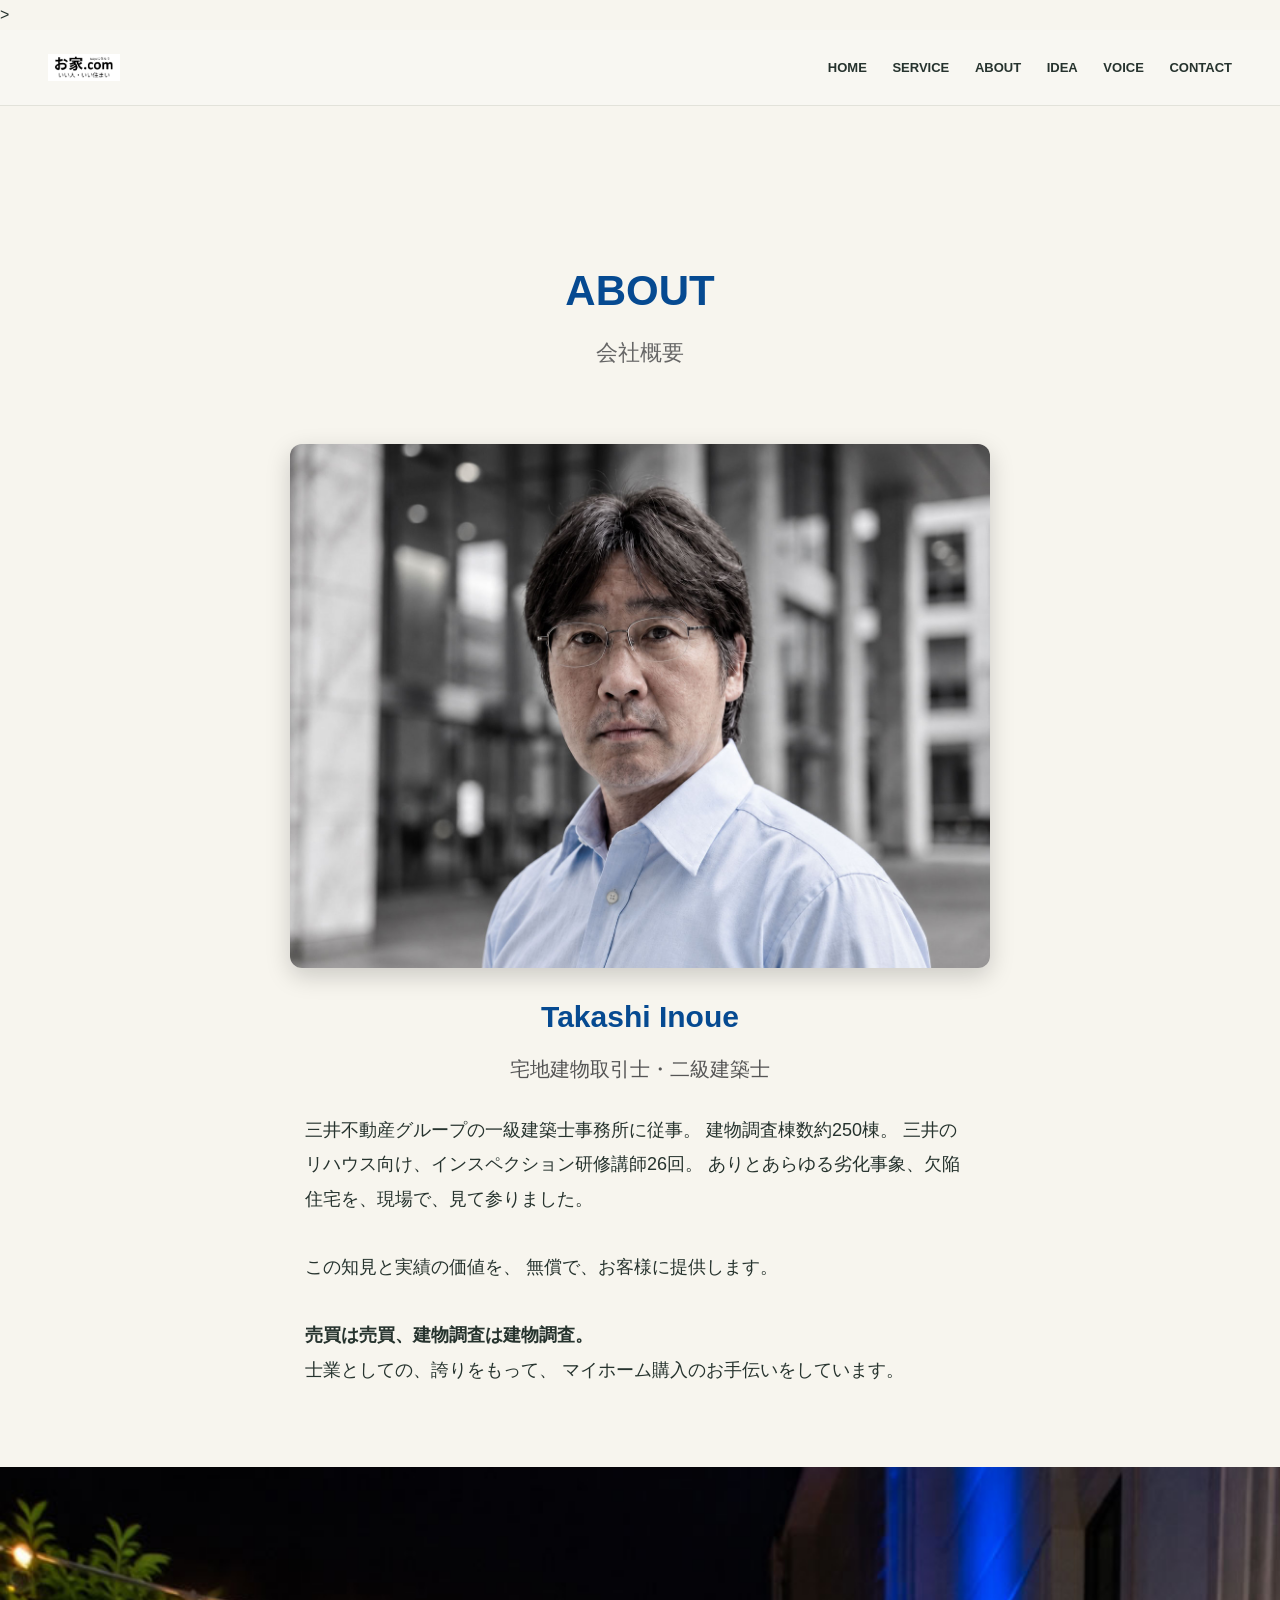
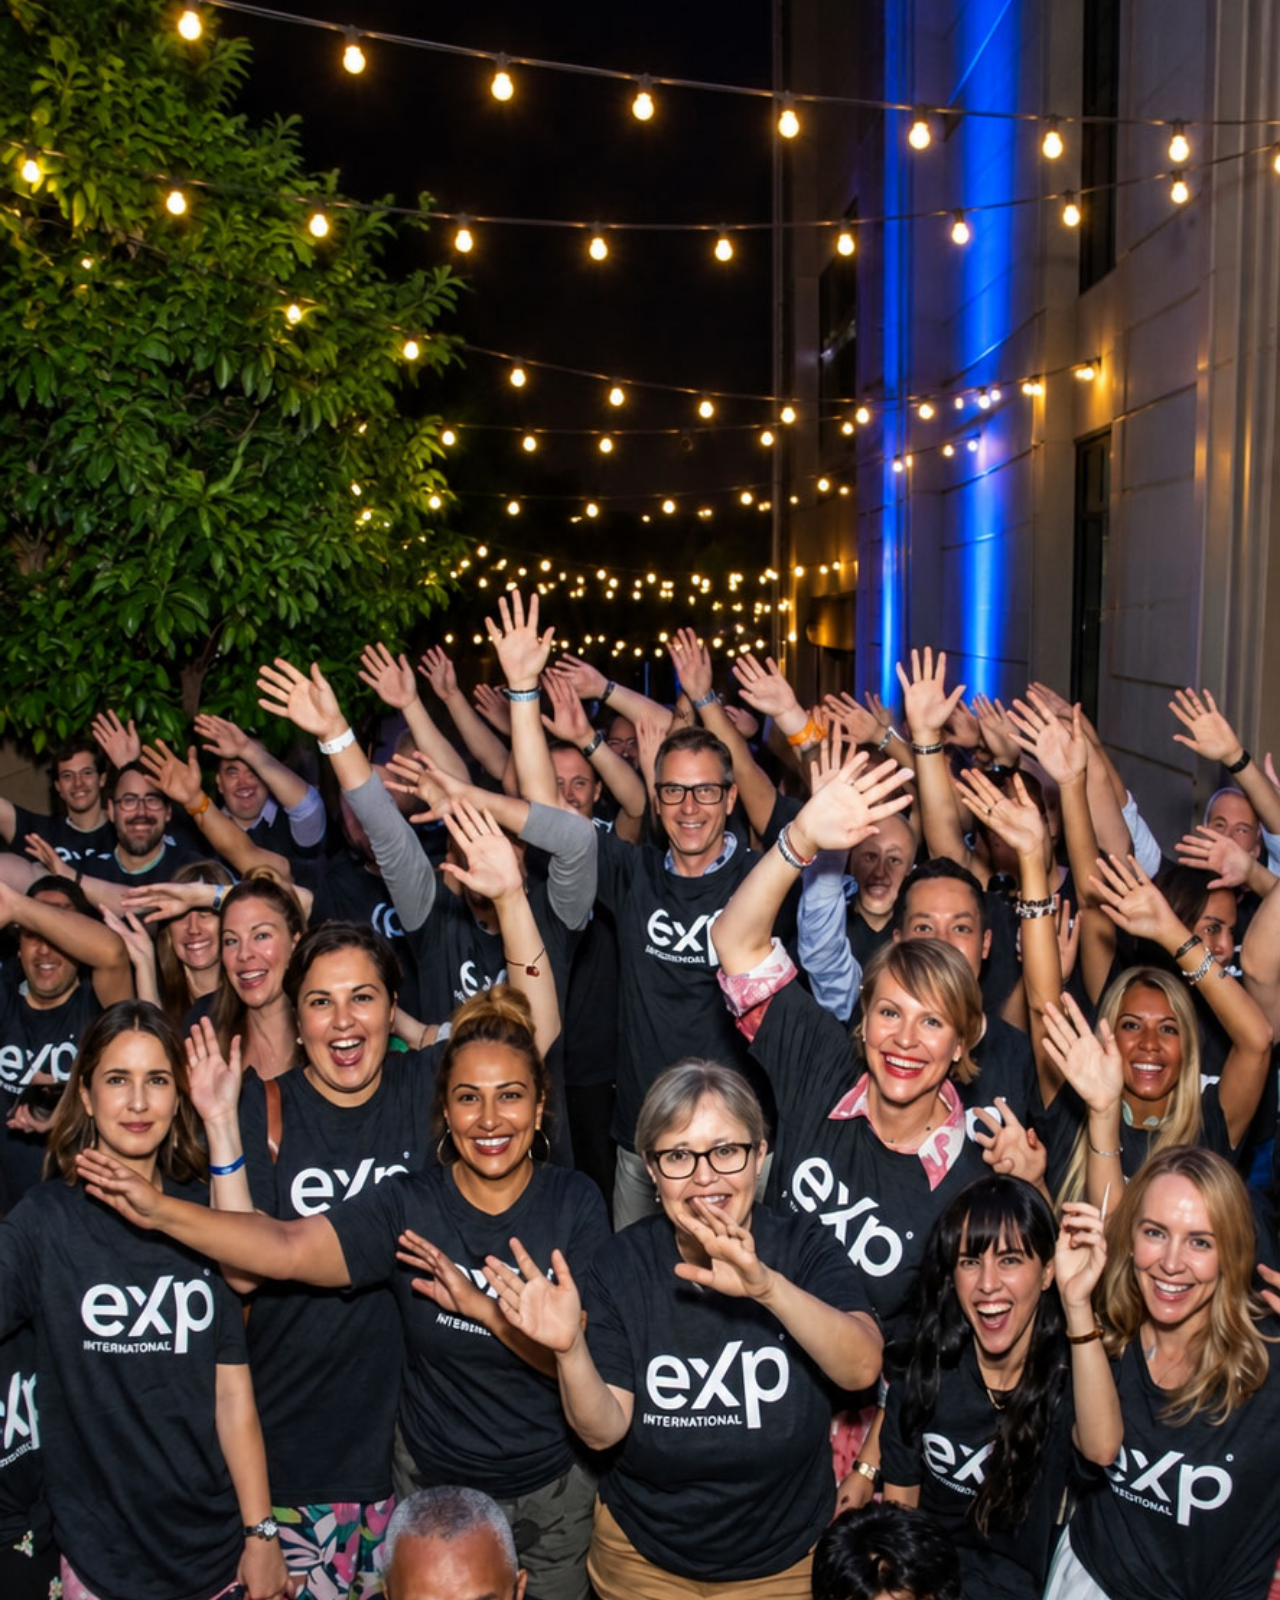
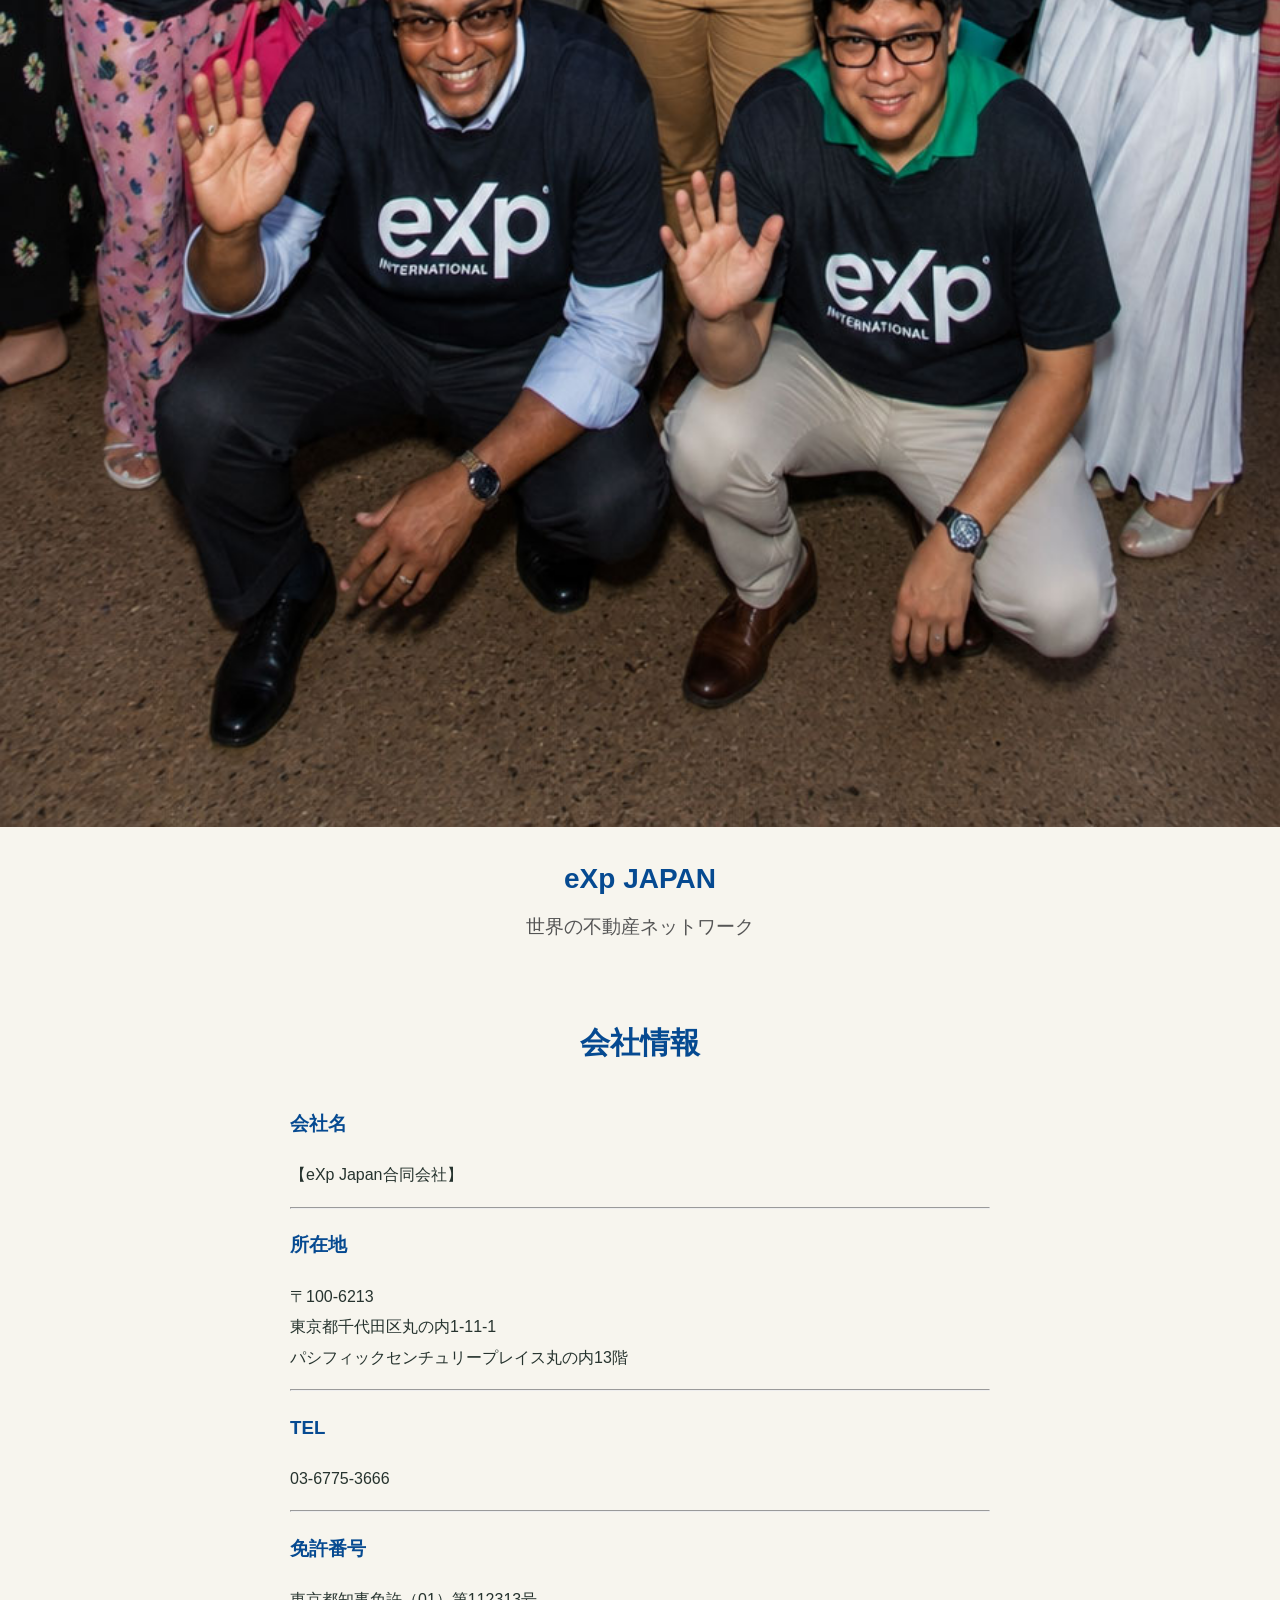
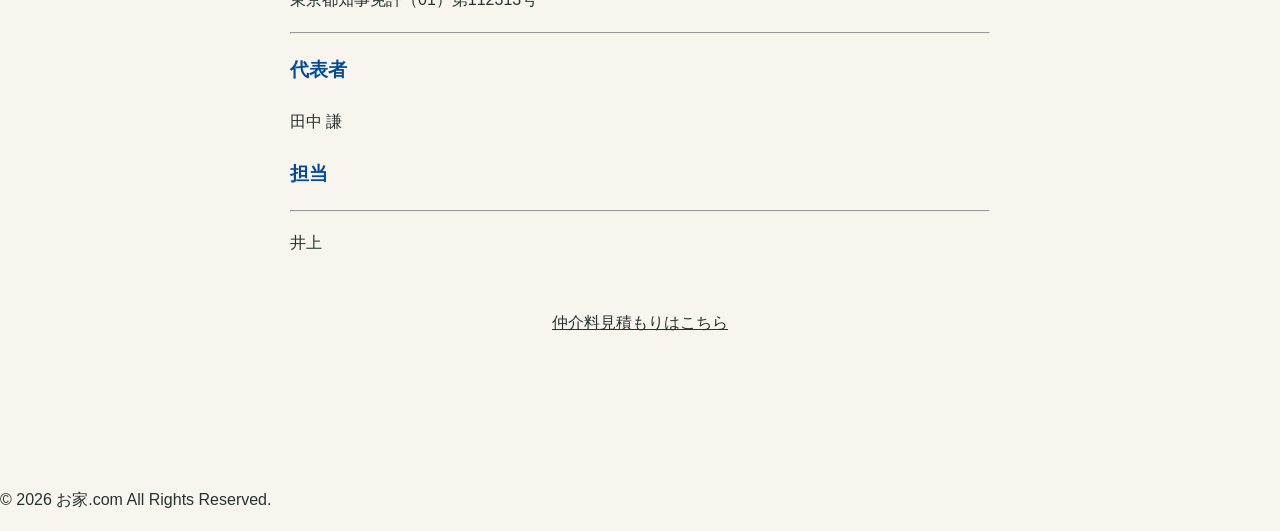
==== commit b22fc9d7: "Add files via upload" ====
--- a/company.html
+++ b/company.html
@@ -1,4 +1,5 @@
-!DOCTYPE html>
+<!DOCTYPE html>
+>
 
 <html lang="ja">
 
@@ -55,11 +56,9 @@
              class="logo">
     </a>
 
-    <div class="menu-toggle">
-        ☰
-    </div>
-
-    <nav class="menu">
+    <button class="menu-toggle" type="button" aria-label="メニューを開く" aria-expanded="false" aria-controls="site-menu">☰</button>
+
+    <nav class="menu" id="site-menu" aria-label="メインナビゲーション">
 
         <a href="index.html">HOME</a>
         <a href="service.html">SERVICE</a>
@@ -296,14 +295,33 @@
  
 
 <script>
-
-const toggle = document.querySelector(".menu-toggle");
-const menu = document.querySelector(".menu");
-
-toggle.addEventListener("click", () => {
-    menu.classList.toggle("active");
-});
-
+(function () {
+  const toggle = document.querySelector(".menu-toggle");
+  const menu = document.querySelector(".menu");
+  if (!toggle || !menu) return;
+  toggle.addEventListener("click", function () {
+    const isOpen = menu.classList.toggle("active");
+    toggle.setAttribute("aria-expanded", String(isOpen));
+    toggle.setAttribute("aria-label", isOpen ? "メニューを閉じる" : "メニューを開く");
+    toggle.textContent = isOpen ? "×" : "☰";
+  });
+  menu.querySelectorAll("a").forEach(function (link) {
+    link.addEventListener("click", function () {
+      menu.classList.remove("active");
+      toggle.setAttribute("aria-expanded", "false");
+      toggle.setAttribute("aria-label", "メニューを開く");
+      toggle.textContent = "☰";
+    });
+  });
+  document.addEventListener("click", function (event) {
+    if (!menu.contains(event.target) && !toggle.contains(event.target)) {
+      menu.classList.remove("active");
+      toggle.setAttribute("aria-expanded", "false");
+      toggle.setAttribute("aria-label", "メニューを開く");
+      toggle.textContent = "☰";
+    }
+  });
+})();
 </script>
 
 </body>
--- a/style.css
+++ b/style.css
@@ -215,3 +215,38 @@
   outline: 3px solid #d8a94b;
   outline-offset: 3px;
 }
+
+
+/* 共通ヘッダー：全ページ共通 */
+header {
+  width: 100%; min-height: 76px; padding: 10px clamp(16px, 4vw, 48px);
+  display: flex; align-items: center; justify-content: space-between; gap: 24px;
+  position: relative; z-index: 1000; background: #f8f7f2;
+  border-bottom: 1px solid #e2e2da;
+}
+header > a:first-child { display: inline-flex; align-items: center; flex: 0 0 auto; margin: 0; line-height: 0; }
+header .logo { display: block; width: 72px !important; max-width: 72px !important; max-height: 52px; height: auto !important; object-fit: contain; }
+header .menu-toggle {
+  display: none; margin-left: auto; width: 46px; height: 42px; padding: 0;
+  align-items: center; justify-content: center; border: 1px solid #31534b;
+  border-radius: 3px; color: #31534b; background: transparent;
+  font-size: 24px; line-height: 1; cursor: pointer;
+}
+header .menu { display: flex; align-items: center; justify-content: flex-end; gap: clamp(12px, 2vw, 26px); margin-left: auto; }
+header .menu a { display: inline-block; color: #26332e; font-size: 13px; font-weight: 700; text-decoration: none; white-space: nowrap; }
+header .menu a:hover { color: #8a6c3e; }
+@media (max-width: 768px) {
+  header { min-height: 68px; padding: 8px 16px; gap: 12px; }
+  header .logo { width: 64px !important; max-width: 64px !important; max-height: 46px; }
+  header .menu-toggle { display: inline-flex; }
+  header .menu {
+    display: none; position: absolute; top: 100%; left: auto; right: 12px;
+    width: min(260px, calc(100vw - 24px)); margin: 0; padding: 8px 16px;
+    flex-direction: column; align-items: stretch; gap: 0;
+    background: #f8f7f2; border: 1px solid #d8ddd7;
+    box-shadow: 0 8px 22px rgba(0,0,0,.12);
+  }
+  header .menu.active { display: flex; }
+  header .menu a { padding: 12px 4px; border-bottom: 1px solid #e2e2da; font-size: 14px; }
+  header .menu a:last-child { border-bottom: 0; }
+}
--- a/service.css
+++ b/service.css
@@ -125,13 +125,9 @@
 
 @media (max-width:768px){
 
-.service{
-    margin-top:-120px;
-}
+.service { margin-top: 0; }
 
-.about{
-    margin-top:-120px;
-}
+.about { margin-top: 0; }
 
 .service h1,
 .about h1{
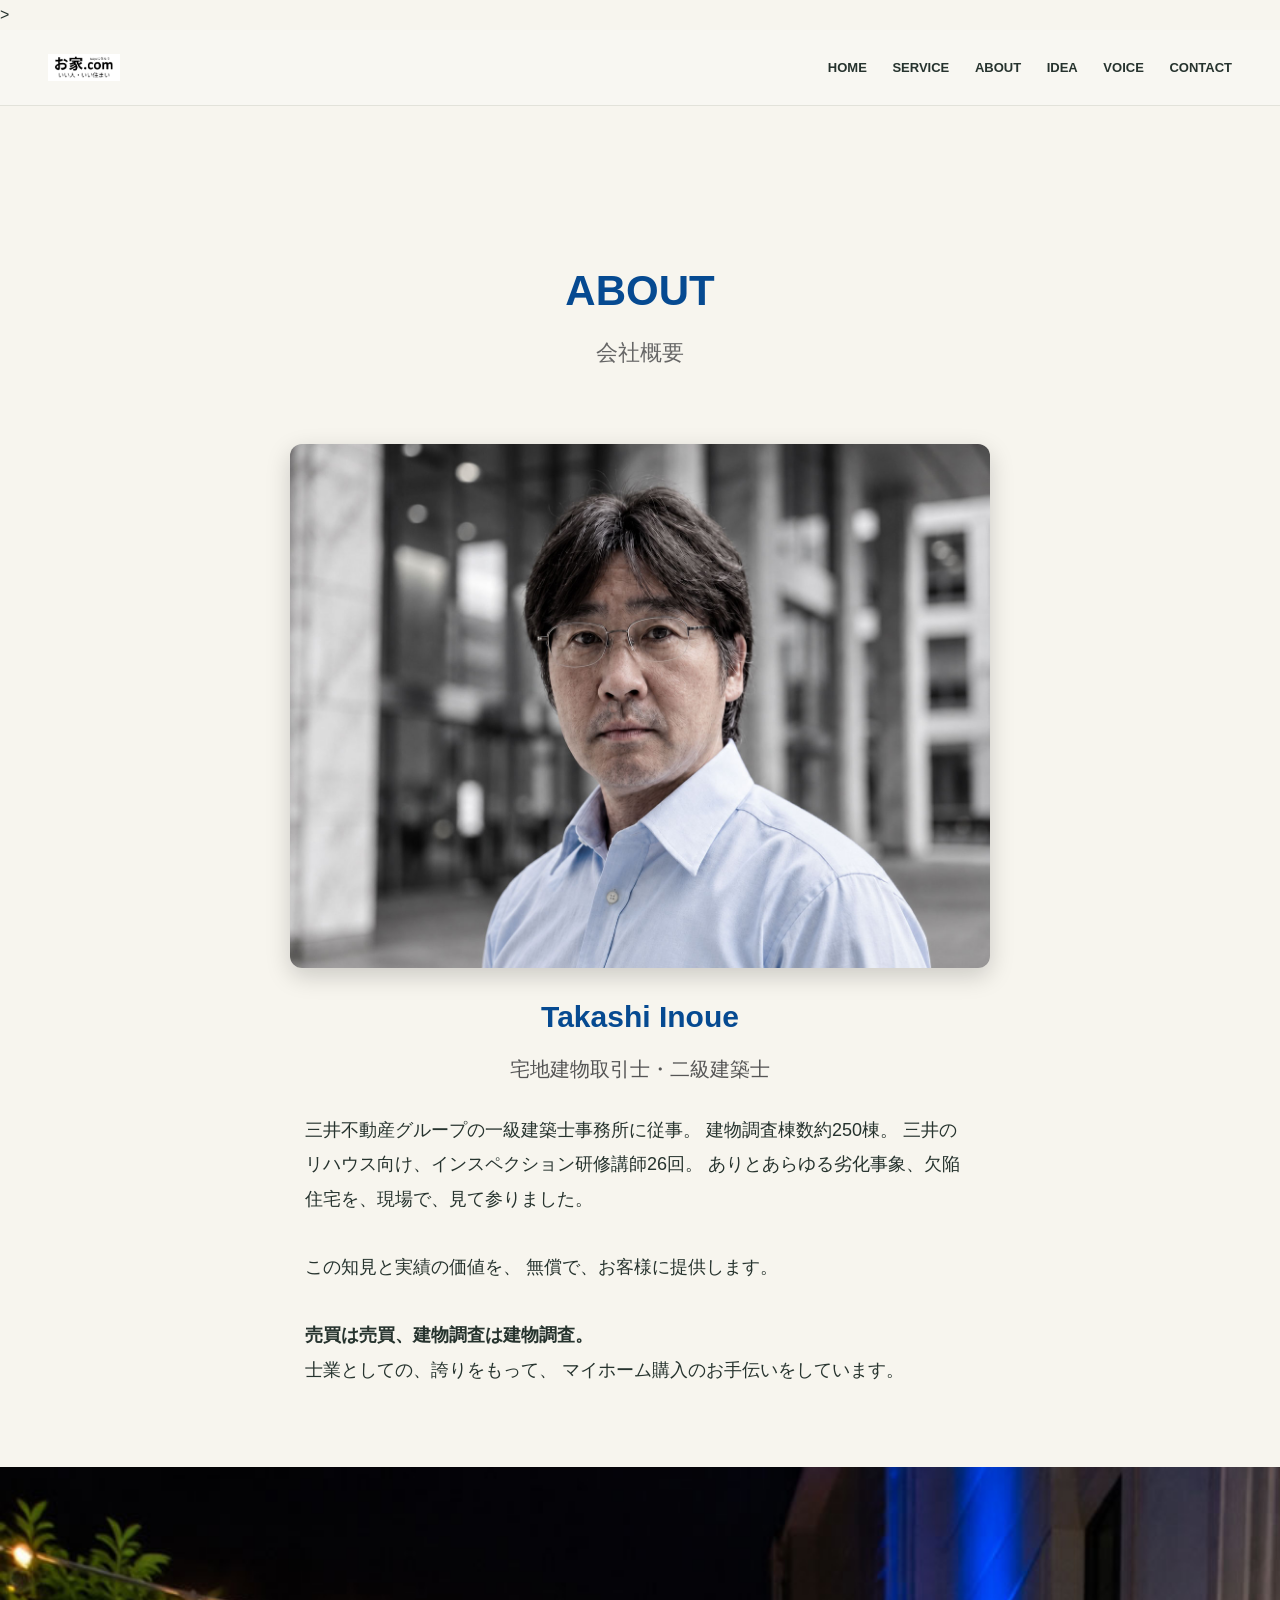
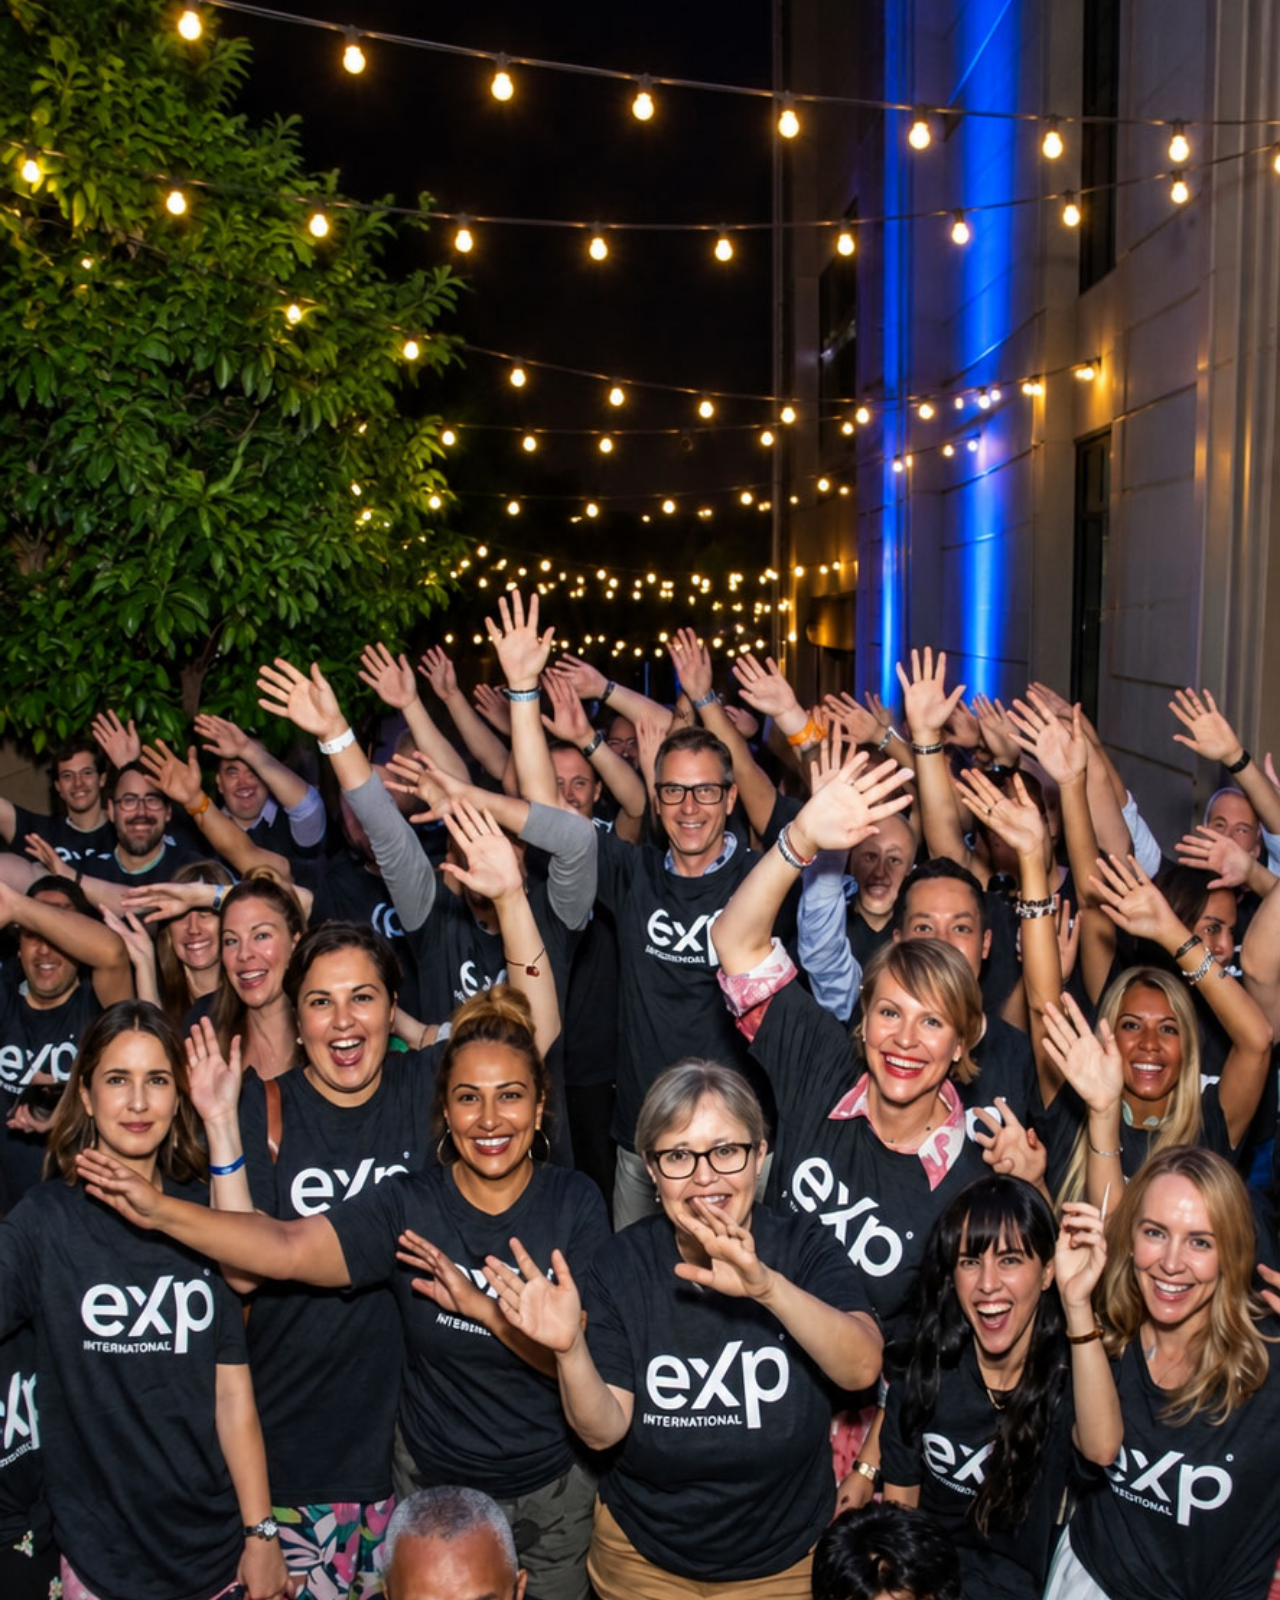
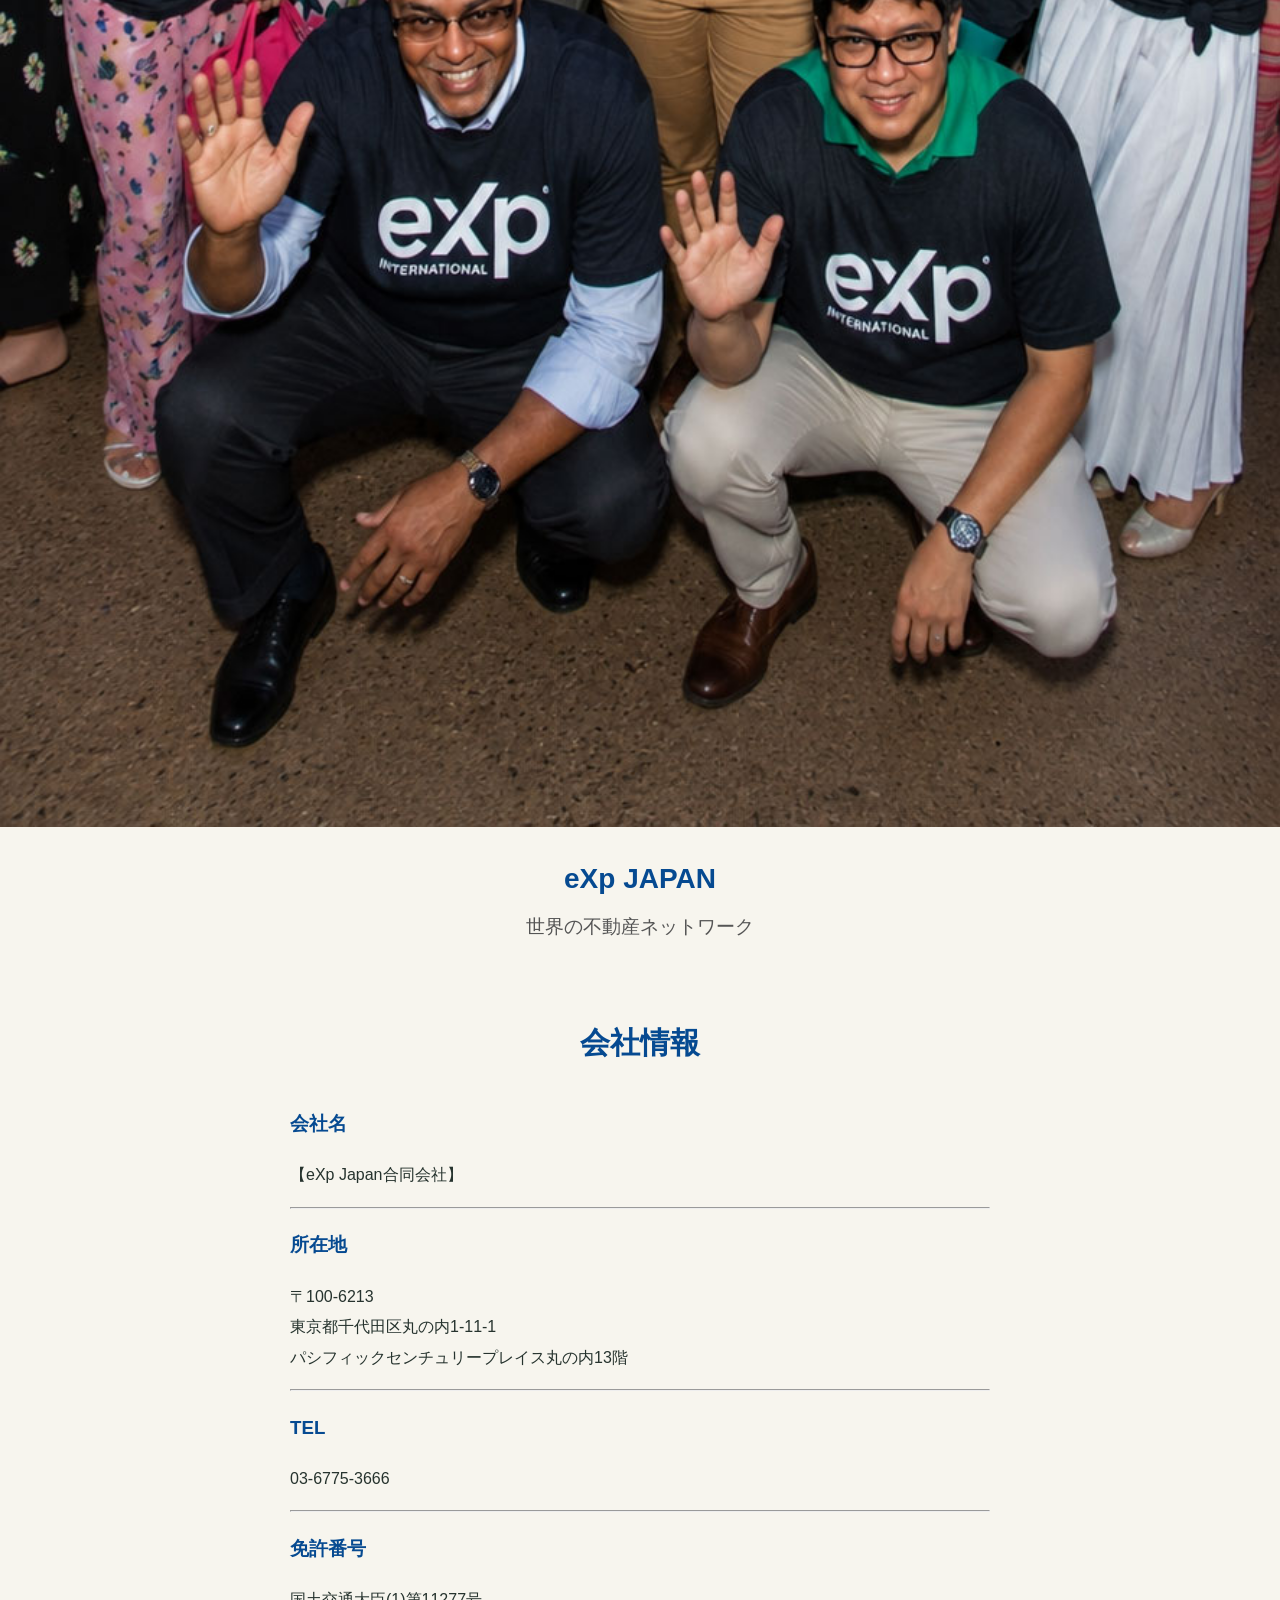
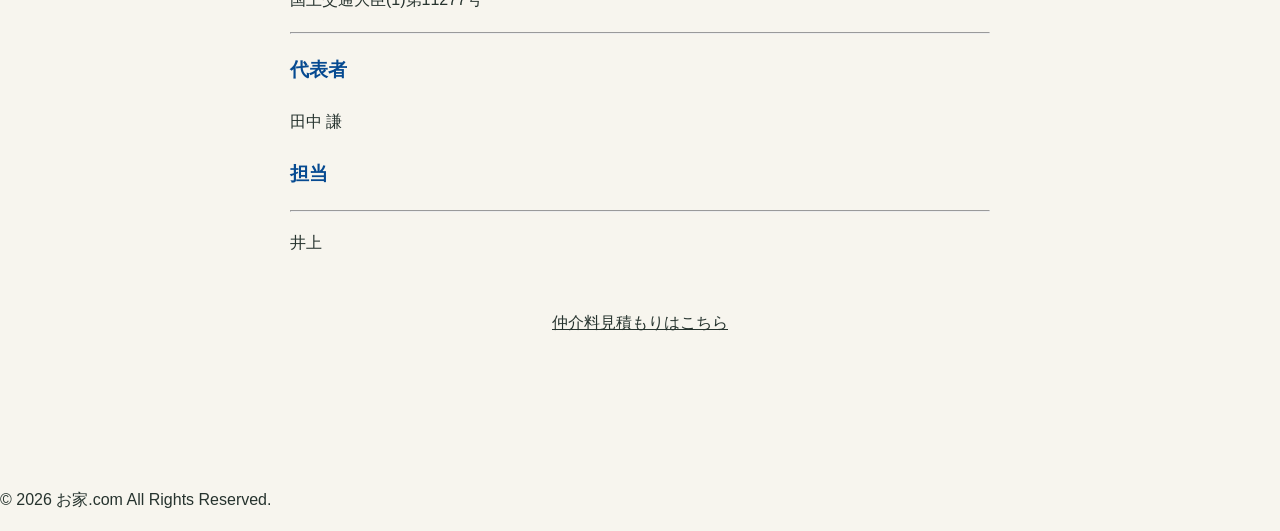
==== commit 2fa10f8e: "Update company.html" ====
--- a/company.html
+++ b/company.html
@@ -248,7 +248,7 @@
 
         <h3 style="color:#064a91;">免許番号</h3>
 
-        <p>東京都知事免許（01）第112313号</p>
+        <p>国土交通大臣(1)第11277号</p>
 
         <hr>
 
--- a/style.css
+++ b/style.css
@@ -52,7 +52,7 @@
   background: transparent;
   cursor: pointer;
 }
-.menu-toggle span { display: block; height: 2px; margin: 5px 0; background: var(--green); }
+.menu-toggle span { display: block; flex: 0 0 24px; width: 24px; height: 2px; margin: 3px 0; background: var(--green); }
 .hero-promo { width: 100%; position: relative; line-height: 0; overflow: hidden; }
 .hero-promo-image { display: block; width: 100%; height: auto; border-radius: 0; }
 .hero-promo-cta {
@@ -228,8 +228,8 @@
 header .logo { display: block; width: 72px !important; max-width: 72px !important; max-height: 52px; height: auto !important; object-fit: contain; }
 header .menu-toggle {
   display: none; margin-left: auto; width: 46px; height: 42px; padding: 0;
-  align-items: center; justify-content: center; border: 1px solid #31534b;
-  border-radius: 3px; color: #31534b; background: transparent;
+  align-items: center; justify-content: center; border: 0;
+  border-radius: 0; color: #31534b; background: transparent;
   font-size: 24px; line-height: 1; cursor: pointer;
 }
 header .menu { display: flex; align-items: center; justify-content: flex-end; gap: clamp(12px, 2vw, 26px); margin-left: auto; }
@@ -250,3 +250,22 @@
   header .menu a { padding: 12px 4px; border-bottom: 1px solid #e2e2da; font-size: 14px; }
   header .menu a:last-child { border-bottom: 0; }
 }
+
+@media (max-width: 768px) {
+  .site-header .menu-toggle {
+    border: 0 !important;
+    border-radius: 0 !important;
+    background: transparent !important;
+    padding: 8px 4px !important;
+    flex-direction: column;
+    gap: 3px;
+  }
+  .site-header .menu-toggle span {
+    display: block;
+    width: 25px;
+    height: 2px;
+    flex: 0 0 2px;
+    margin: 0;
+    background: #31534b;
+  }
+}
